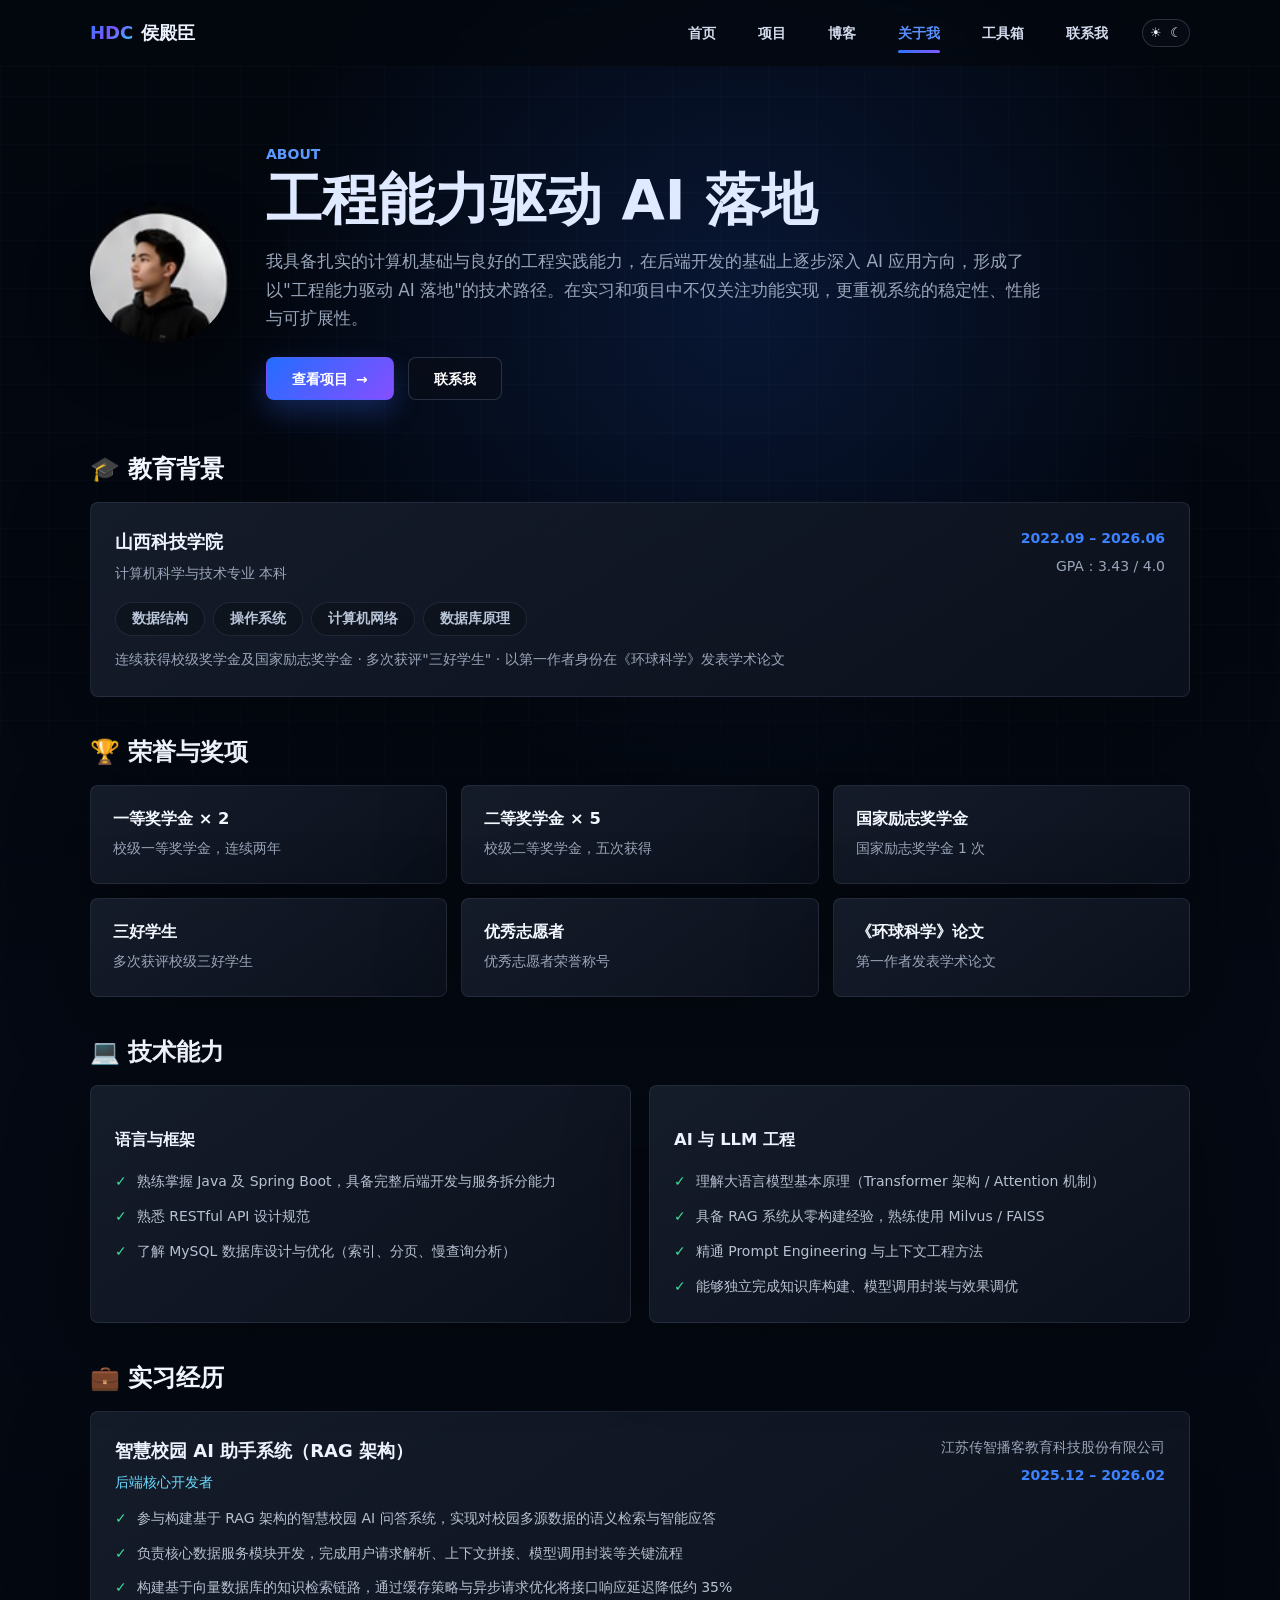
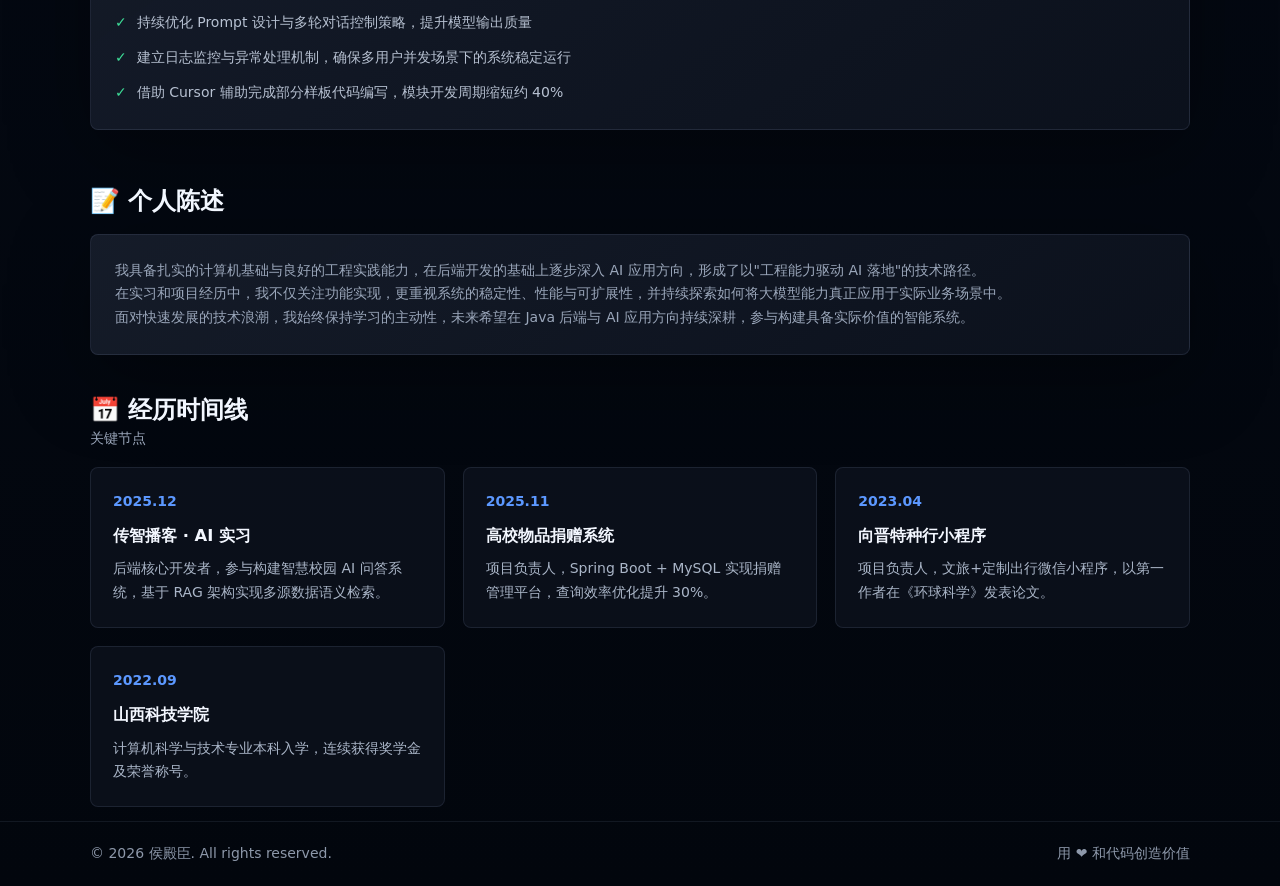
==== about.html @ 7a9d2502 "初始化：侯殿臣个人作品集网站 - 基于科技风暗色主题设计 - 首页展示个人简介、项目、荣誉 - 项目页：高校物品捐赠系统、智慧校园AI助手、向晋特种行小程序 - 捐赠系统详情页、AI助手详情页 - 关" ====
﻿<!doctype html>
<html lang="zh-CN">
  <head>
    <meta charset="utf-8" />
    <meta name="viewport" content="width=device-width, initial-scale=1" />
    <title>关于我 | 侯殿臣</title>
    <meta name="description" content="了解侯殿臣的教育背景、技术能力、实习经历和项目经验。" />
    <link rel="stylesheet" href="css/styles.css" />
  </head>
  <body data-page="about">
    <header class="site-header">
      <div class="container header-inner">
        <a class="brand" href="index.html"><span class="brand-mark">HDC</span><span>侯殿臣</span></a>
        <button class="menu-toggle" type="button" aria-label="打开导航" aria-expanded="false"><span></span><span></span></button>
        <nav class="nav-links" aria-label="主导航">
          <a href="index.html" data-nav="home">首页</a>
          <a href="projects.html" data-nav="projects">项目</a>
          <a href="blog.html" data-nav="blog">博客</a>
          <a href="about.html" data-nav="about">关于我</a>
          <a href="toolbox.html" data-nav="toolbox">工具箱</a>
          <a href="contact.html" data-nav="contact">联系我</a>
        </nav>
        <button class="theme-toggle" type="button" aria-label="切换主题"><span>☀</span><span>☾</span></button>
      </div>
    </header>

    <main class="page-main">
      <section class="about-hero container">
        <img src="assets/avatar.jpg" alt="侯殿臣头像" />
        <div>
          <span class="eyebrow">About</span>
          <h1>工程能力驱动 AI 落地</h1>
          <p>我具备扎实的计算机基础与良好的工程实践能力，在后端开发的基础上逐步深入 AI 应用方向，形成了以"工程能力驱动 AI 落地"的技术路径。在实习和项目中不仅关注功能实现，更重视系统的稳定性、性能与可扩展性。</p>
          <div class="hero-actions">
            <a class="btn btn-primary" href="projects.html">查看项目 <span>→</span></a>
            <a class="btn btn-ghost" href="contact.html">联系我</a>
          </div>
        </div>
      </section>

      <!-- 教育背景 -->
      <section class="section container">
        <div class="section-head compact"><div><h2>🎓 教育背景</h2></div></div>
        <div class="content-panel">
          <div style="display:flex;justify-content:space-between;flex-wrap:wrap;gap:8px;">
            <div>
              <h3 style="margin:0;font-size:18px;">山西科技学院</h3>
              <p style="margin:4px 0 0;color:var(--muted);">计算机科学与技术专业 本科</p>
            </div>
            <div style="text-align:right;">
              <p style="margin:0;color:var(--blue);font-weight:700;">2022.09 – 2026.06</p>
              <p style="margin:4px 0 0;color:var(--muted);">GPA：3.43 / 4.0</p>
            </div>
          </div>
          <div style="margin-top:16px;display:flex;flex-wrap:wrap;gap:8px;">
            <span class="chip" style="cursor:default;">数据结构</span>
            <span class="chip" style="cursor:default;">操作系统</span>
            <span class="chip" style="cursor:default;">计算机网络</span>
            <span class="chip" style="cursor:default;">数据库原理</span>
          </div>
          <p style="margin-top:12px;">连续获得校级奖学金及国家励志奖学金 · 多次获评"三好学生" · 以第一作者身份在《环球科学》发表学术论文</p>
        </div>
      </section>

      <!-- 荣誉奖项 -->
      <section class="section container">
        <div class="section-head compact"><div><h2>🏆 荣誉与奖项</h2></div></div>
        <div class="stack-grid" style="grid-template-columns:repeat(3,minmax(0,1fr));">
          <div class="detail-panel">
            <h3>一等奖学金 × 2</h3>
            <p style="color:var(--muted);">校级一等奖学金，连续两年</p>
          </div>
          <div class="detail-panel">
            <h3>二等奖学金 × 5</h3>
            <p style="color:var(--muted);">校级二等奖学金，五次获得</p>
          </div>
          <div class="detail-panel">
            <h3>国家励志奖学金</h3>
            <p style="color:var(--muted);">国家励志奖学金 1 次</p>
          </div>
          <div class="detail-panel">
            <h3>三好学生</h3>
            <p style="color:var(--muted);">多次获评校级三好学生</p>
          </div>
          <div class="detail-panel">
            <h3>优秀志愿者</h3>
            <p style="color:var(--muted);">优秀志愿者荣誉称号</p>
          </div>
          <div class="detail-panel">
            <h3>《环球科学》论文</h3>
            <p style="color:var(--muted);">第一作者发表学术论文</p>
          </div>
        </div>
      </section>

      <!-- 技术能力 -->
      <section class="section container">
        <div class="section-head compact"><div><h2>💻 技术能力</h2></div></div>
        <div class="two-column">
          <div class="content-panel">
            <h3>语言与框架</h3>
            <ul class="check-list">
              <li>熟练掌握 Java 及 Spring Boot，具备完整后端开发与服务拆分能力</li>
              <li>熟悉 RESTful API 设计规范</li>
              <li>了解 MySQL 数据库设计与优化（索引、分页、慢查询分析）</li>
            </ul>
          </div>
          <div class="content-panel">
            <h3>AI 与 LLM 工程</h3>
            <ul class="check-list">
              <li>理解大语言模型基本原理（Transformer 架构 / Attention 机制）</li>
              <li>具备 RAG 系统从零构建经验，熟练使用 Milvus / FAISS</li>
              <li>精通 Prompt Engineering 与上下文工程方法</li>
              <li>能够独立完成知识库构建、模型调用封装与效果调优</li>
            </ul>
          </div>
        </div>
      </section>

      <!-- 实习经历 -->
      <section class="section container">
        <div class="section-head compact"><div><h2>💼 实习经历</h2></div></div>
        <div class="content-panel" style="margin-bottom:16px;">
          <div style="display:flex;justify-content:space-between;flex-wrap:wrap;gap:8px;">
            <div>
              <h3 style="margin:0;font-size:18px;">智慧校园 AI 助手系统（RAG 架构）</h3>
              <p style="margin:4px 0 0;color:var(--cyan);">后端核心开发者</p>
            </div>
            <div style="text-align:right;">
              <p style="margin:0;color:var(--muted);">江苏传智播客教育科技股份有限公司</p>
              <p style="margin:4px 0 0;color:var(--blue);font-weight:700;">2025.12 – 2026.02</p>
            </div>
          </div>
          <ul class="check-list" style="margin-top:12px;">
            <li>参与构建基于 RAG 架构的智慧校园 AI 问答系统，实现对校园多源数据的语义检索与智能应答</li>
            <li>负责核心数据服务模块开发，完成用户请求解析、上下文拼接、模型调用封装等关键流程</li>
            <li>构建基于向量数据库的知识检索链路，通过缓存策略与异步请求优化将接口响应延迟降低约 35%</li>
            <li>持续优化 Prompt 设计与多轮对话控制策略，提升模型输出质量</li>
            <li>建立日志监控与异常处理机制，确保多用户并发场景下的系统稳定运行</li>
            <li>借助 Cursor 辅助完成部分样板代码编写，模块开发周期缩短约 40%</li>
          </ul>
        </div>
      </section>

      <!-- 个人陈述 -->
      <section class="section container">
        <div class="section-head compact"><div><h2>📝 个人陈述</h2></div></div>
        <div class="content-panel">
          <p>我具备扎实的计算机基础与良好的工程实践能力，在后端开发的基础上逐步深入 AI 应用方向，形成了以"工程能力驱动 AI 落地"的技术路径。</p>
          <p>在实习和项目经历中，我不仅关注功能实现，更重视系统的稳定性、性能与可扩展性，并持续探索如何将大模型能力真正应用于实际业务场景中。</p>
          <p>面对快速发展的技术浪潮，我始终保持学习的主动性，未来希望在 Java 后端与 AI 应用方向持续深耕，参与构建具备实际价值的智能系统。</p>
        </div>
      </section>

      <!-- 时间线 -->
      <section class="section container">
        <div class="section-head compact"><div><h2>📅 经历时间线</h2><p>关键节点</p></div></div>
        <div class="timeline">
          <div><time>2025.12</time><h3>传智播客 · AI 实习</h3><p>后端核心开发者，参与构建智慧校园 AI 问答系统，基于 RAG 架构实现多源数据语义检索。</p></div>
          <div><time>2025.11</time><h3>高校物品捐赠系统</h3><p>项目负责人，Spring Boot + MySQL 实现捐赠管理平台，查询效率优化提升 30%。</p></div>
          <div><time>2023.04</time><h3>向晋特种行小程序</h3><p>项目负责人，文旅+定制出行微信小程序，以第一作者在《环球科学》发表论文。</p></div>
          <div><time>2022.09</time><h3>山西科技学院</h3><p>计算机科学与技术专业本科入学，连续获得奖学金及荣誉称号。</p></div>
        </div>
      </section>
    </main>

    <footer class="site-footer"><div class="container footer-inner"><span>© 2026 侯殿臣. All rights reserved.</span><span>用 ❤ 和代码创造价值</span></div></footer>
    <script src="js/main.js"></script>
  </body>
</html>
---- css/styles.css ----
:root {
  color-scheme: dark;
  --bg: #03070e;
  --bg-soft: #070c15;
  --panel: rgba(17, 23, 34, 0.86);
  --panel-strong: #111722;
  --line: rgba(122, 139, 171, 0.16);
  --line-strong: rgba(139, 157, 190, 0.26);
  --text: #eef4ff;
  --muted: #9aa6ba;
  --muted-2: #707e93;
  --blue: #3d82ff;
  --cyan: #6bdcff;
  --violet: #7a4cff;
  --green: #3ddc97;
  --yellow: #f5c84b;
  --red: #ff6977;
  --shadow: 0 22px 80px rgba(0, 0, 0, 0.34);
  --radius: 8px;
  --container: min(100% - 160px, 1100px);
  font-family: Inter, ui-sans-serif, system-ui, -apple-system, BlinkMacSystemFont, "Segoe UI", "Microsoft YaHei", sans-serif;
}

* {
  box-sizing: border-box;
}

html {
  scroll-behavior: smooth;
}

body {
  min-width: 320px;
  margin: 0;
  color: var(--text);
  background:
    radial-gradient(circle at 58% 12%, rgba(31, 80, 186, 0.22), transparent 31rem),
    linear-gradient(180deg, #02060d 0%, #040913 46%, #02060d 100%);
  font-size: 14px;
  line-height: 1.7;
}

body::before {
  position: fixed;
  inset: 0;
  z-index: -1;
  pointer-events: none;
  content: "";
  background-image:
    linear-gradient(rgba(96, 121, 175, 0.035) 1px, transparent 1px),
    linear-gradient(90deg, rgba(96, 121, 175, 0.035) 1px, transparent 1px);
  background-size: 48px 48px;
  mask-image: linear-gradient(to bottom, transparent 0, #000 8%, #000 78%, transparent 100%);
}

a {
  color: inherit;
  text-decoration: none;
}

img {
  display: block;
  max-width: 100%;
}

button,
input,
textarea,
select {
  font: inherit;
}

.container {
  width: var(--container);
  margin: 0 auto;
}

.site-header {
  position: sticky;
  top: 0;
  z-index: 20;
  background: rgba(3, 7, 14, 0.72);
  border-bottom: 1px solid rgba(255, 255, 255, 0.02);
  backdrop-filter: blur(18px);
}

.header-inner {
  display: flex;
  align-items: center;
  min-height: 64px;
  gap: 34px;
}

.brand {
  display: inline-flex;
  align-items: center;
  gap: 8px;
  flex: 0 0 auto;
  font-weight: 800;
  font-size: 18px;
  letter-spacing: 0;
}

.brand-mark {
  color: transparent;
  background: linear-gradient(135deg, #2686ff 0%, #7955ff 48%, #2ae5ff 100%);
  background-clip: text;
  -webkit-background-clip: text;
  font-weight: 900;
}

.nav-links {
  display: flex;
  justify-content: flex-end;
  align-items: center;
  gap: 42px;
  flex: 1 1 auto;
  color: #d4dced;
  font-size: 14px;
  font-weight: 700;
}

.nav-links a {
  position: relative;
  padding: 22px 0 20px;
  transition: color 0.2s ease;
}

.nav-links a:hover,
.nav-links a.active {
  color: #5a91ff;
}

.nav-links a.active::after {
  position: absolute;
  left: 50%;
  bottom: 13px;
  width: 42px;
  height: 3px;
  border-radius: 999px;
  content: "";
  background: linear-gradient(90deg, #2f74ff, #8259ff);
  transform: translateX(-50%);
}

.theme-toggle,
.menu-toggle {
  border: 1px solid var(--line-strong);
  color: var(--text);
  background: rgba(10, 15, 24, 0.62);
  cursor: pointer;
}

.theme-toggle {
  display: inline-flex;
  align-items: center;
  justify-content: space-between;
  width: 48px;
  height: 28px;
  padding: 0 7px;
  border-radius: 999px;
  font-size: 13px;
}

.menu-toggle {
  display: none;
  width: 40px;
  height: 36px;
  border-radius: var(--radius);
}

.menu-toggle span {
  display: block;
  width: 18px;
  height: 2px;
  margin: 5px auto;
  border-radius: 99px;
  background: currentColor;
}

.hero {
  display: grid;
  grid-template-columns: minmax(0, 0.92fr) minmax(390px, 1.08fr);
  align-items: center;
  gap: 30px;
  min-height: 456px;
  padding: 26px 0 12px;
}

.hero-copy {
  padding-top: 16px;
}

.intro-pill {
  display: inline-flex;
  align-items: center;
  gap: 8px;
  margin-bottom: 14px;
  padding: 5px 13px;
  border: 1px solid rgba(132, 148, 181, 0.12);
  border-radius: 999px;
  color: #dce7fb;
  background: rgba(17, 24, 38, 0.86);
  font-size: 13px;
  font-weight: 700;
}

.spark {
  color: var(--yellow);
}

.hero h1,
.page-hero h1,
.about-hero h1 {
  margin: 0;
  color: #dfe9ff;
  font-size: clamp(40px, 5vw, 56px);
  line-height: 1.18;
  letter-spacing: 0;
  text-wrap: balance;
}

.cursor {
  display: inline-block;
  margin-left: 3px;
  color: #537dff;
  animation: blink 1.1s steps(2, start) infinite;
}

@keyframes blink {
  50% {
    opacity: 0;
  }
}

.hero-copy > p {
  max-width: 490px;
  margin: 20px 0 18px;
  color: #d7deec;
  font-size: 17px;
  font-weight: 700;
}

.hero-meta {
  display: flex;
  flex-wrap: wrap;
  gap: 19px;
  margin: 0 0 28px;
  padding: 0;
  color: #a9b5c8;
  list-style: none;
  font-size: 13px;
  font-weight: 700;
}

.hero-meta span {
  margin-right: 6px;
  color: #7db0ff;
}

.hero-actions {
  display: flex;
  flex-wrap: wrap;
  align-items: center;
  gap: 14px;
}

.btn {
  display: inline-flex;
  align-items: center;
  justify-content: center;
  gap: 8px;
  min-height: 43px;
  padding: 0 25px;
  border: 1px solid transparent;
  border-radius: var(--radius);
  color: #fff;
  font-weight: 800;
  line-height: 1;
  transition:
    border-color 0.2s ease,
    background 0.2s ease,
    transform 0.2s ease;
}

.btn:hover {
  transform: translateY(-1px);
}

.btn-primary {
  background: linear-gradient(135deg, #246dff, #854fff);
  box-shadow: 0 12px 28px rgba(57, 109, 255, 0.28);
}

.btn-ghost {
  border-color: rgba(127, 145, 176, 0.28);
  background: rgba(10, 14, 23, 0.56);
}

.btn.full {
  width: 100%;
}

.social-row {
  display: flex;
  align-items: center;
  gap: 26px;
  margin-top: 33px;
}

.social-row a {
  display: inline-grid;
  place-items: center;
  width: 22px;
  height: 22px;
  color: #fff;
  font-size: 13px;
  font-weight: 900;
}

.social-row.small {
  gap: 12px;
  margin-top: 20px;
}

.social-row.small a {
  width: 34px;
  height: 34px;
  border: 1px solid rgba(135, 150, 181, 0.22);
  border-radius: 50%;
  background: rgba(7, 12, 21, 0.56);
}

.hero-art {
  position: relative;
  min-width: 0;
}

.hero-art img {
  width: 100%;
  max-width: 510px;
  margin-left: auto;
  border-radius: 2px;
  object-fit: cover;
  filter: drop-shadow(0 36px 80px rgba(0, 0, 0, 0.48));
}

.section {
  padding: 26px 0 14px;
}

.section-head {
  display: flex;
  align-items: end;
  justify-content: space-between;
  gap: 20px;
  margin-bottom: 16px;
}

.section-head.compact {
  margin-bottom: 16px;
}

.section h2,
.section-head h2,
.about-strip h2,
.content-panel h2 {
  margin: 0 0 2px;
  color: #f2f7ff;
  font-size: 24px;
  line-height: 1.25;
  letter-spacing: 0;
}

.section-head p,
.page-hero p,
.about-hero p,
.content-panel p {
  margin: 0;
  color: var(--muted);
}

.text-link {
  color: #3984ff;
  font-weight: 800;
  white-space: nowrap;
}

.project-grid {
  display: grid;
  grid-template-columns: repeat(4, minmax(0, 1fr));
  gap: 14px;
}

.project-card,
.stack-card,
.post-card,
.side-panel,
.content-panel,
.tool-card,
.contact-form {
  border: 1px solid var(--line);
  border-radius: var(--radius);
  background:
    linear-gradient(145deg, rgba(22, 29, 43, 0.95), rgba(12, 18, 29, 0.92));
  box-shadow: var(--shadow);
}

.project-card {
  overflow: hidden;
}

.project-card > img,
.placeholder-art {
  width: 100%;
  aspect-ratio: 16 / 9;
  object-fit: cover;
  background: #101622;
}

.placeholder-art {
  display: grid;
  place-items: center;
  color: #c7d6ff;
  background:
    linear-gradient(135deg, rgba(73, 70, 255, 0.45), rgba(23, 30, 45, 0.92)),
    repeating-linear-gradient(90deg, transparent 0 20px, rgba(255, 255, 255, 0.04) 20px 21px);
  font-size: 24px;
  font-weight: 900;
}

.placeholder-art.green {
  color: #d9fff0;
  background:
    linear-gradient(135deg, rgba(37, 165, 113, 0.48), rgba(15, 25, 34, 0.94)),
    repeating-linear-gradient(90deg, transparent 0 20px, rgba(255, 255, 255, 0.04) 20px 21px);
}

.card-body {
  padding: 14px 14px 10px;
}

.card-body h3,
.stack-card h3,
.about-contact h3,
.quick-nav h3,
.side-panel h3,
.tool-card h2 {
  margin: 0 0 9px;
  color: #f4f8ff;
  font-size: 16px;
  line-height: 1.3;
}

.card-body p {
  min-height: 48px;
  margin: 0 0 12px;
  color: #a9b4c6;
  font-size: 13px;
  line-height: 1.6;
}

.badge {
  display: inline-flex;
  align-items: center;
  height: 20px;
  margin-left: 5px;
  padding: 0 7px;
  border-radius: 999px;
  font-size: 11px;
  vertical-align: middle;
}

.badge.hot {
  color: #fff;
  background: #ff4774;
}

.tags {
  display: flex;
  flex-wrap: wrap;
  gap: 8px;
}

.tags span {
  display: inline-flex;
  align-items: center;
  height: 20px;
  padding: 0 7px;
  border-radius: 999px;
  color: #92c1ff;
  background: rgba(60, 105, 175, 0.13);
  font-size: 11px;
  font-weight: 800;
}

.card-foot,
.metric-line {
  display: flex;
  align-items: center;
  justify-content: space-between;
  gap: 10px;
  padding: 10px 14px 13px;
  color: #99a8bd;
  font-size: 13px;
  font-weight: 800;
}

.card-foot a {
  color: #4690ff;
}

.star {
  color: #ffd55e;
}

.metric-line {
  border-top: 1px solid rgba(140, 157, 188, 0.12);
  color: #9cb8e9;
}

.card-actions {
  padding: 0 14px 14px;
}

.stack-grid {
  display: grid;
  grid-template-columns: repeat(5, minmax(0, 1fr));
  gap: 14px;
}

.stack-card {
  padding: 18px 16px;
}

.stack-list {
  display: grid;
  gap: 11px;
  margin: 0;
  padding: 0;
  color: #d7dfed;
  list-style: none;
  font-size: 13px;
  font-weight: 700;
}

.stack-list li {
  display: flex;
  align-items: center;
  gap: 9px;
}

.dot {
  display: inline-block;
  width: 12px;
  height: 12px;
  border-radius: 4px;
  background: #95a1b4;
  box-shadow: 0 0 12px currentColor;
}

.dot.blue,
.tool-icon.blue {
  background: #347dff;
}

.dot.cyan,
.tool-icon.cyan {
  background: #43c7e8;
}

.dot.sky {
  background: #27a8ff;
}

.dot.green,
.tool-icon.green {
  background: #34d399;
}

.dot.yellow {
  background: #f5c84b;
}

.dot.orange,
.tool-icon.orange {
  background: #f97316;
}

.dot.red {
  background: #ef4444;
}

.dot.purple {
  background: #8b5cf6;
}

.dot.violet,
.tool-icon.violet {
  background: #7367ff;
}

.dot.pink {
  background: #f472b6;
}

.dot.teal {
  background: #2dd4bf;
}

.dot.gray,
.tool-icon.gray {
  background: #8896aa;
}

.dot.black {
  background: #f3f5f8;
}

.article-list {
  overflow: hidden;
  border: 1px solid var(--line);
  border-radius: var(--radius);
  background: rgba(12, 18, 29, 0.73);
}

.article-row {
  display: grid;
  grid-template-columns: 156px minmax(0, 1fr) 94px;
  align-items: center;
  gap: 18px;
  min-height: 90px;
  padding: 11px 12px;
  border-bottom: 1px solid rgba(139, 157, 190, 0.12);
  transition: background 0.2s ease;
}

.article-row:last-child {
  border-bottom: 0;
}

.article-row:hover {
  background: rgba(30, 43, 67, 0.46);
}

.article-row img {
  width: 156px;
  height: 68px;
  border-radius: 6px;
  object-fit: cover;
}

.article-row h3 {
  margin: 0 0 2px;
  color: #f3f7ff;
  font-size: 16px;
  line-height: 1.35;
}

.article-row p {
  margin: 0 0 6px;
  color: #a9b4c6;
  font-size: 13px;
  line-height: 1.45;
}

.article-row time {
  color: #cbd5e6;
  text-align: right;
  font-size: 13px;
  line-height: 1.5;
}

.article-row time span {
  color: #7c899e;
}

.about-strip {
  padding: 36px 0 44px;
}

.about-layout {
  display: grid;
  grid-template-columns: 120px minmax(210px, 1.25fr) minmax(210px, 0.8fr) 170px;
  gap: 42px;
  margin-top: 20px;
}

.about-profile img {
  width: 102px;
  height: 102px;
  margin-bottom: 28px;
  border-radius: 50%;
  object-fit: cover;
}

.about-copy p {
  margin: 0 0 18px;
  color: #abb6c8;
}

.about-contact ul,
.quick-nav,
.contact-list {
  display: grid;
  gap: 12px;
  margin: 0;
  padding: 0;
  list-style: none;
}

.about-contact li {
  display: flex;
  gap: 10px;
  color: #aab6c9;
}

.about-contact li span {
  color: #7caaff;
}

.quick-nav a,
.side-panel a {
  color: #aeb8ca;
  font-weight: 800;
}

.quick-nav a:hover,
.side-panel a:hover {
  color: #5c95ff;
}

.site-footer {
  border-top: 1px solid rgba(139, 157, 190, 0.12);
  color: #8d98aa;
}

.footer-inner {
  display: flex;
  align-items: center;
  justify-content: space-between;
  min-height: 64px;
  gap: 18px;
}

.page-main {
  min-height: calc(100vh - 128px);
}

.page-hero {
  padding: 78px 0 26px;
}

.page-hero h1 {
  max-width: 780px;
  margin: 7px 0 14px;
}

.page-hero p {
  max-width: 760px;
  font-size: 17px;
}

.eyebrow {
  color: #5b9aff;
  font-weight: 900;
  letter-spacing: 0;
  text-transform: uppercase;
}

.filter-row {
  display: flex;
  flex-wrap: wrap;
  gap: 12px;
  margin-bottom: 22px;
}

.chip {
  display: inline-flex;
  align-items: center;
  min-height: 34px;
  padding: 0 16px;
  border: 1px solid var(--line);
  border-radius: 999px;
  color: #b9c5d8;
  background: rgba(13, 18, 29, 0.72);
  font-weight: 800;
}

.chip.active,
.chip:hover {
  color: #fff;
  border-color: rgba(80, 135, 255, 0.6);
  background: rgba(42, 94, 205, 0.25);
}

.project-grid-expanded {
  grid-template-columns: repeat(3, minmax(0, 1fr));
  gap: 18px;
}

.feature-card .card-body p {
  min-height: 72px;
}

.blog-layout {
  display: grid;
  grid-template-columns: minmax(0, 1fr) 250px;
  gap: 22px;
  align-items: start;
}

.blog-main {
  display: grid;
  gap: 16px;
}

.post-card {
  display: grid;
  grid-template-columns: 180px minmax(0, 1fr);
  gap: 18px;
  padding: 16px;
}

.post-card img {
  width: 180px;
  height: 112px;
  border-radius: 6px;
  object-fit: cover;
}

.post-card h2 {
  margin: 3px 0 7px;
  color: #f2f7ff;
  font-size: 21px;
}

.post-card p {
  margin: 0 0 10px;
  color: #aab6c8;
}

.post-meta {
  color: #7d8ba0;
  font-size: 12px;
  font-weight: 800;
}

.blog-sidebar {
  position: sticky;
  top: 86px;
  display: grid;
  gap: 16px;
}

.side-panel {
  display: grid;
  gap: 10px;
  padding: 18px;
}

.side-panel p {
  margin: 0;
  color: var(--muted);
}

.about-hero {
  display: grid;
  grid-template-columns: 142px minmax(0, 1fr);
  gap: 34px;
  align-items: center;
  padding: 76px 0 28px;
}

.about-hero img {
  width: 142px;
  height: 142px;
  border-radius: 50%;
  object-fit: cover;
  box-shadow: 0 24px 60px rgba(0, 0, 0, 0.42);
}

.about-hero p {
  max-width: 780px;
  margin: 14px 0 24px;
  font-size: 17px;
}

.two-column {
  display: grid;
  grid-template-columns: repeat(2, minmax(0, 1fr));
  gap: 18px;
}

.content-panel {
  padding: 24px;
}

.check-list {
  display: grid;
  gap: 11px;
  margin: 12px 0 0;
  padding: 0;
  color: #b7c1d2;
  list-style: none;
}

.check-list li::before {
  content: "✓";
  margin-right: 10px;
  color: var(--green);
  font-weight: 900;
}

.timeline {
  display: grid;
  grid-template-columns: repeat(3, minmax(0, 1fr));
  gap: 18px;
}

.timeline div {
  position: relative;
  padding: 22px;
  border: 1px solid var(--line);
  border-radius: var(--radius);
  background: rgba(13, 18, 29, 0.8);
}

.timeline time {
  color: #5c98ff;
  font-weight: 900;
}

.timeline h3 {
  margin: 8px 0;
  color: #f3f7ff;
}

.timeline p {
  margin: 0;
  color: #aab6c8;
}

.toolbox-grid {
  display: grid;
  grid-template-columns: repeat(3, minmax(0, 1fr));
  gap: 18px;
}

.tool-card {
  padding: 22px;
}

.project-detail-hero {
  display: grid;
  grid-template-columns: minmax(0, 0.95fr) minmax(360px, 1.05fr);
  align-items: center;
  gap: 42px;
  padding: 72px 0 28px;
}

.detail-hero-copy h1 {
  margin: 8px 0 16px;
  color: #dfe9ff;
  font-size: clamp(42px, 5vw, 64px);
  line-height: 1.12;
  letter-spacing: 0;
}

.detail-hero-copy p {
  max-width: 620px;
  margin: 0 0 18px;
  color: #c3cce0;
  font-size: 17px;
}

.back-link {
  display: inline-flex;
  margin-bottom: 20px;
  color: #8ea8dc;
  font-weight: 800;
}

.back-link:hover {
  color: #5b9aff;
}

.detail-tags {
  margin-bottom: 24px;
}

.detail-hero-visual {
  position: relative;
  min-height: 360px;
  padding: 22px;
  border: 1px solid var(--line);
  border-radius: var(--radius);
  background:
    radial-gradient(circle at 50% 35%, rgba(87, 83, 255, 0.28), transparent 18rem),
    linear-gradient(145deg, rgba(20, 28, 45, 0.95), rgba(9, 14, 24, 0.92));
  box-shadow: var(--shadow);
}

.detail-hero-visual img {
  width: 100%;
  border-radius: 6px;
  object-fit: cover;
  box-shadow: 0 24px 60px rgba(0, 0, 0, 0.34);
}

.assistant-console {
  position: absolute;
  right: 0;
  bottom: 24px;
  width: min(300px, 70%);
  padding: 16px;
  border: 1px solid rgba(135, 150, 181, 0.24);
  border-radius: var(--radius);
  color: #9fd0ff;
  background: rgba(5, 9, 17, 0.88);
  box-shadow: 0 22px 70px rgba(0, 0, 0, 0.4);
  font-family: Consolas, "SFMono-Regular", monospace;
  font-size: 12px;
  line-height: 1.55;
}

.assistant-console p {
  margin: 0;
}

.console-dots {
  display: flex;
  gap: 7px;
  margin-bottom: 12px;
}

.console-dots span {
  width: 8px;
  height: 8px;
  border-radius: 50%;
  background: #ff5f57;
}

.console-dots span:nth-child(2) {
  background: #ffbd2e;
}

.console-dots span:nth-child(3) {
  background: #28c840;
}

.detail-stat-grid,
.feature-grid,
.phase-list {
  display: grid;
  gap: 16px;
}

.detail-stat-grid {
  grid-template-columns: repeat(4, minmax(0, 1fr));
}

.detail-stat-grid article,
.detail-panel,
.phase-list article,
.cta-band {
  border: 1px solid var(--line);
  border-radius: var(--radius);
  background:
    linear-gradient(145deg, rgba(22, 29, 43, 0.95), rgba(12, 18, 29, 0.92));
  box-shadow: var(--shadow);
}

.detail-stat-grid article {
  padding: 20px;
}

.detail-stat-grid strong {
  display: block;
  color: #f5f8ff;
  font-size: 30px;
  line-height: 1.1;
}

.detail-stat-grid span {
  color: #95a4ba;
  font-weight: 800;
}

.detail-layout {
  display: grid;
  grid-template-columns: minmax(0, 1fr) 320px;
  gap: 20px;
  align-items: start;
}

.project-summary dl {
  display: grid;
  gap: 14px;
  margin: 0;
}

.project-summary div {
  display: flex;
  justify-content: space-between;
  gap: 16px;
  padding-bottom: 12px;
  border-bottom: 1px solid rgba(139, 157, 190, 0.12);
}

.project-summary div:last-child {
  padding-bottom: 0;
  border-bottom: 0;
}

.project-summary dt {
  color: #8795ad;
  font-weight: 800;
}

.project-summary dd {
  margin: 0;
  color: #e8eefb;
  text-align: right;
  font-weight: 900;
}

.feature-grid {
  grid-template-columns: repeat(4, minmax(0, 1fr));
}

.detail-panel {
  padding: 22px;
}

.detail-panel h3,
.phase-list h3,
.cta-band h2 {
  margin: 0 0 8px;
  color: #f3f7ff;
  line-height: 1.3;
}

.detail-panel p,
.phase-list p,
.cta-band p {
  margin: 0;
  color: #aab6c8;
}

.architecture-flow {
  display: grid;
  grid-template-columns: repeat(5, minmax(0, 1fr));
  gap: 10px;
  margin-top: 20px;
}

.architecture-flow span {
  position: relative;
  display: grid;
  place-items: center;
  min-height: 54px;
  padding: 8px;
  border: 1px solid rgba(92, 152, 255, 0.3);
  border-radius: var(--radius);
  color: #d9e7ff;
  background: rgba(44, 92, 190, 0.15);
  font-weight: 900;
  text-align: center;
}

.phase-list {
  grid-template-columns: repeat(4, minmax(0, 1fr));
}

.phase-list article {
  padding: 22px;
}

.phase-list time {
  display: inline-grid;
  place-items: center;
  width: 36px;
  height: 36px;
  margin-bottom: 18px;
  border-radius: 50%;
  color: #fff;
  background: linear-gradient(135deg, #246dff, #854fff);
  font-weight: 900;
}

.cta-band {
  display: flex;
  align-items: center;
  justify-content: space-between;
  gap: 24px;
  padding: 28px;
  margin-bottom: 36px;
}

.tool-icon {
  display: inline-grid;
  place-items: center;
  width: 42px;
  height: 42px;
  margin-bottom: 16px;
  border-radius: 10px;
  color: #fff;
  font-weight: 900;
}

.tool-card p {
  min-height: 76px;
  margin: 0 0 14px;
  color: #aab6c8;
}

.tool-card a {
  color: #4b90ff;
  font-weight: 900;
}

.contact-layout {
  display: grid;
  grid-template-columns: minmax(280px, 0.72fr) minmax(320px, 1fr);
  gap: 22px;
  align-items: start;
}

.contact-list {
  margin-top: 18px;
}

.contact-list li {
  display: flex;
  gap: 14px;
  padding: 14px 0;
  border-bottom: 1px solid rgba(139, 157, 190, 0.12);
}

.contact-list span {
  display: grid;
  place-items: center;
  flex: 0 0 34px;
  width: 34px;
  height: 34px;
  border-radius: 50%;
  color: #89b5ff;
  background: rgba(53, 105, 220, 0.13);
}

.contact-list strong {
  display: block;
  color: #f2f7ff;
}

.contact-list a,
.contact-list p {
  margin: 0;
  color: #aab6c8;
}

.contact-form {
  display: grid;
  gap: 15px;
  padding: 24px;
}

.contact-form label {
  display: grid;
  gap: 7px;
  color: #d9e3f2;
  font-weight: 800;
}

.contact-form input,
.contact-form select,
.contact-form textarea {
  width: 100%;
  border: 1px solid rgba(139, 157, 190, 0.22);
  border-radius: var(--radius);
  color: #f4f8ff;
  background: rgba(4, 8, 15, 0.76);
  outline: none;
}

.contact-form input,
.contact-form select {
  height: 43px;
  padding: 0 13px;
}

.contact-form textarea {
  resize: vertical;
  padding: 12px 13px;
}

.contact-form input:focus,
.contact-form select:focus,
.contact-form textarea:focus {
  border-color: rgba(78, 143, 255, 0.75);
  box-shadow: 0 0 0 3px rgba(61, 130, 255, 0.14);
}

.form-note {
  min-height: 20px;
  margin: 0;
  color: #9ab7ef;
}

body.light {
  color-scheme: light;
  --bg: #f6f8fc;
  --bg-soft: #eef3fb;
  --panel: rgba(255, 255, 255, 0.92);
  --panel-strong: #ffffff;
  --line: rgba(31, 47, 76, 0.12);
  --line-strong: rgba(31, 47, 76, 0.22);
  --text: #142033;
  --muted: #5d6a7e;
  --muted-2: #7a8799;
  --shadow: 0 18px 55px rgba(37, 52, 82, 0.1);
  background: linear-gradient(180deg, #f7faff, #eef3fb);
}

body.light .site-header {
  background: rgba(247, 250, 255, 0.82);
}

body.light .project-card,
body.light .stack-card,
body.light .post-card,
body.light .side-panel,
body.light .content-panel,
body.light .detail-stat-grid article,
body.light .detail-panel,
body.light .phase-list article,
body.light .cta-band,
body.light .tool-card,
body.light .contact-form,
body.light .article-list,
body.light .timeline div {
  background: rgba(255, 255, 255, 0.9);
}

body.light .hero h1,
body.light .page-hero h1,
body.light .about-hero h1,
body.light .section h2,
body.light .section-head h2,
body.light .about-strip h2,
body.light .content-panel h2,
body.light .card-body h3,
body.light .stack-card h3,
body.light .about-contact h3,
body.light .quick-nav h3,
body.light .side-panel h3,
body.light .article-row h3,
body.light .post-card h2,
body.light .tool-card h2,
body.light .timeline h3,
body.light .detail-hero-copy h1,
body.light .detail-stat-grid strong,
body.light .detail-panel h3,
body.light .phase-list h3,
body.light .cta-band h2,
body.light .project-summary dd,
body.light .contact-list strong {
  color: #132037;
}

body.light .hero-copy > p,
body.light .card-body p,
body.light .article-row p,
body.light .post-card p,
body.light .tool-card p,
body.light .timeline p,
body.light .detail-hero-copy p,
body.light .detail-panel p,
body.light .phase-list p,
body.light .cta-band p,
body.light .about-copy p {
  color: #536173;
}

body.light .btn-ghost,
body.light .theme-toggle,
body.light .menu-toggle {
  color: #152033;
  background: rgba(255, 255, 255, 0.82);
}

body.light .contact-form input,
body.light .contact-form select,
body.light .contact-form textarea {
  color: #142033;
  background: rgba(255, 255, 255, 0.88);
}

body.light .detail-hero-visual {
  background:
    radial-gradient(circle at 50% 35%, rgba(74, 115, 255, 0.18), transparent 18rem),
    rgba(255, 255, 255, 0.9);
}

@media (max-width: 940px) {
  :root {
    --container: min(100% - 48px, 920px);
  }

  .nav-links {
    gap: 24px;
  }

  .hero {
    grid-template-columns: minmax(0, 1fr) minmax(330px, 0.92fr);
  }

  .project-grid,
  .stack-grid {
    grid-template-columns: repeat(2, minmax(0, 1fr));
  }

  .project-detail-hero,
  .project-grid-expanded,
  .toolbox-grid,
  .timeline {
    grid-template-columns: repeat(2, minmax(0, 1fr));
  }

  .detail-stat-grid,
  .feature-grid,
  .phase-list {
    grid-template-columns: repeat(2, minmax(0, 1fr));
  }

  .about-layout {
    grid-template-columns: 120px 1fr 1fr;
  }

  .quick-nav {
    grid-column: 2 / 4;
    grid-template-columns: repeat(6, max-content);
  }
}

@media (max-width: 820px) {
  :root {
    --container: min(100% - 32px, 680px);
  }

  .header-inner {
    gap: 12px;
  }

  .menu-toggle {
    display: inline-block;
    margin-left: auto;
  }

  .theme-toggle {
    order: 4;
  }

  .nav-links {
    position: absolute;
    top: 64px;
    left: 16px;
    right: 16px;
    display: none;
    grid-template-columns: repeat(2, minmax(0, 1fr));
    gap: 0;
    padding: 12px;
    border: 1px solid var(--line);
    border-radius: var(--radius);
    background: rgba(8, 12, 20, 0.98);
    box-shadow: var(--shadow);
  }

  body.nav-open .nav-links {
    display: grid;
  }

  .nav-links a {
    padding: 12px;
    border-radius: 6px;
  }

  .nav-links a.active::after {
    display: none;
  }

  .hero {
    grid-template-columns: 1fr;
    gap: 10px;
    padding-top: 34px;
  }

  .hero-art {
    order: -1;
  }

  .hero-art img {
    margin: 0 auto;
  }

  .hero-copy > p {
    font-size: 15px;
  }

  .article-row {
    grid-template-columns: 108px minmax(0, 1fr);
  }

  .article-row img {
    width: 108px;
    height: 70px;
  }

  .article-row time {
    grid-column: 2;
    text-align: left;
  }

  .about-layout,
  .blog-layout,
  .about-hero,
  .two-column,
  .detail-layout,
  .project-detail-hero,
  .contact-layout {
    grid-template-columns: 1fr;
  }

  .blog-sidebar {
    position: static;
  }

  .post-card {
    grid-template-columns: 1fr;
  }

  .post-card img {
    width: 100%;
    height: auto;
    aspect-ratio: 16 / 8;
  }

  .quick-nav {
    grid-column: auto;
    grid-template-columns: repeat(3, max-content);
  }

  .about-profile {
    display: flex;
    align-items: center;
    gap: 18px;
  }

  .about-profile img {
    margin: 0;
  }
}

@media (max-width: 560px) {
  :root {
    --container: min(100% - 24px, 420px);
  }

  .brand {
    font-size: 16px;
  }

  .hero h1,
  .page-hero h1,
  .about-hero h1 {
    font-size: 36px;
  }

  .hero-meta,
  .hero-actions,
  .footer-inner,
  .section-head {
    align-items: flex-start;
    flex-direction: column;
  }

  .project-grid,
  .stack-grid,
  .project-grid-expanded,
  .detail-stat-grid,
  .feature-grid,
  .phase-list,
  .toolbox-grid,
  .timeline {
    grid-template-columns: 1fr;
  }

  .project-detail-hero {
    padding-top: 44px;
  }

  .assistant-console {
    position: static;
    width: 100%;
    margin-top: 14px;
  }

  .architecture-flow {
    grid-template-columns: 1fr;
  }

  .cta-band {
    align-items: flex-start;
    flex-direction: column;
  }

  .article-row {
    grid-template-columns: 1fr;
    gap: 10px;
  }

  .article-row img {
    width: 100%;
    height: auto;
    aspect-ratio: 16 / 8;
  }

  .article-row time {
    grid-column: auto;
  }

  .about-profile,
  .quick-nav {
    display: grid;
    grid-template-columns: 1fr;
  }

  .social-row {
    gap: 18px;
  }
}
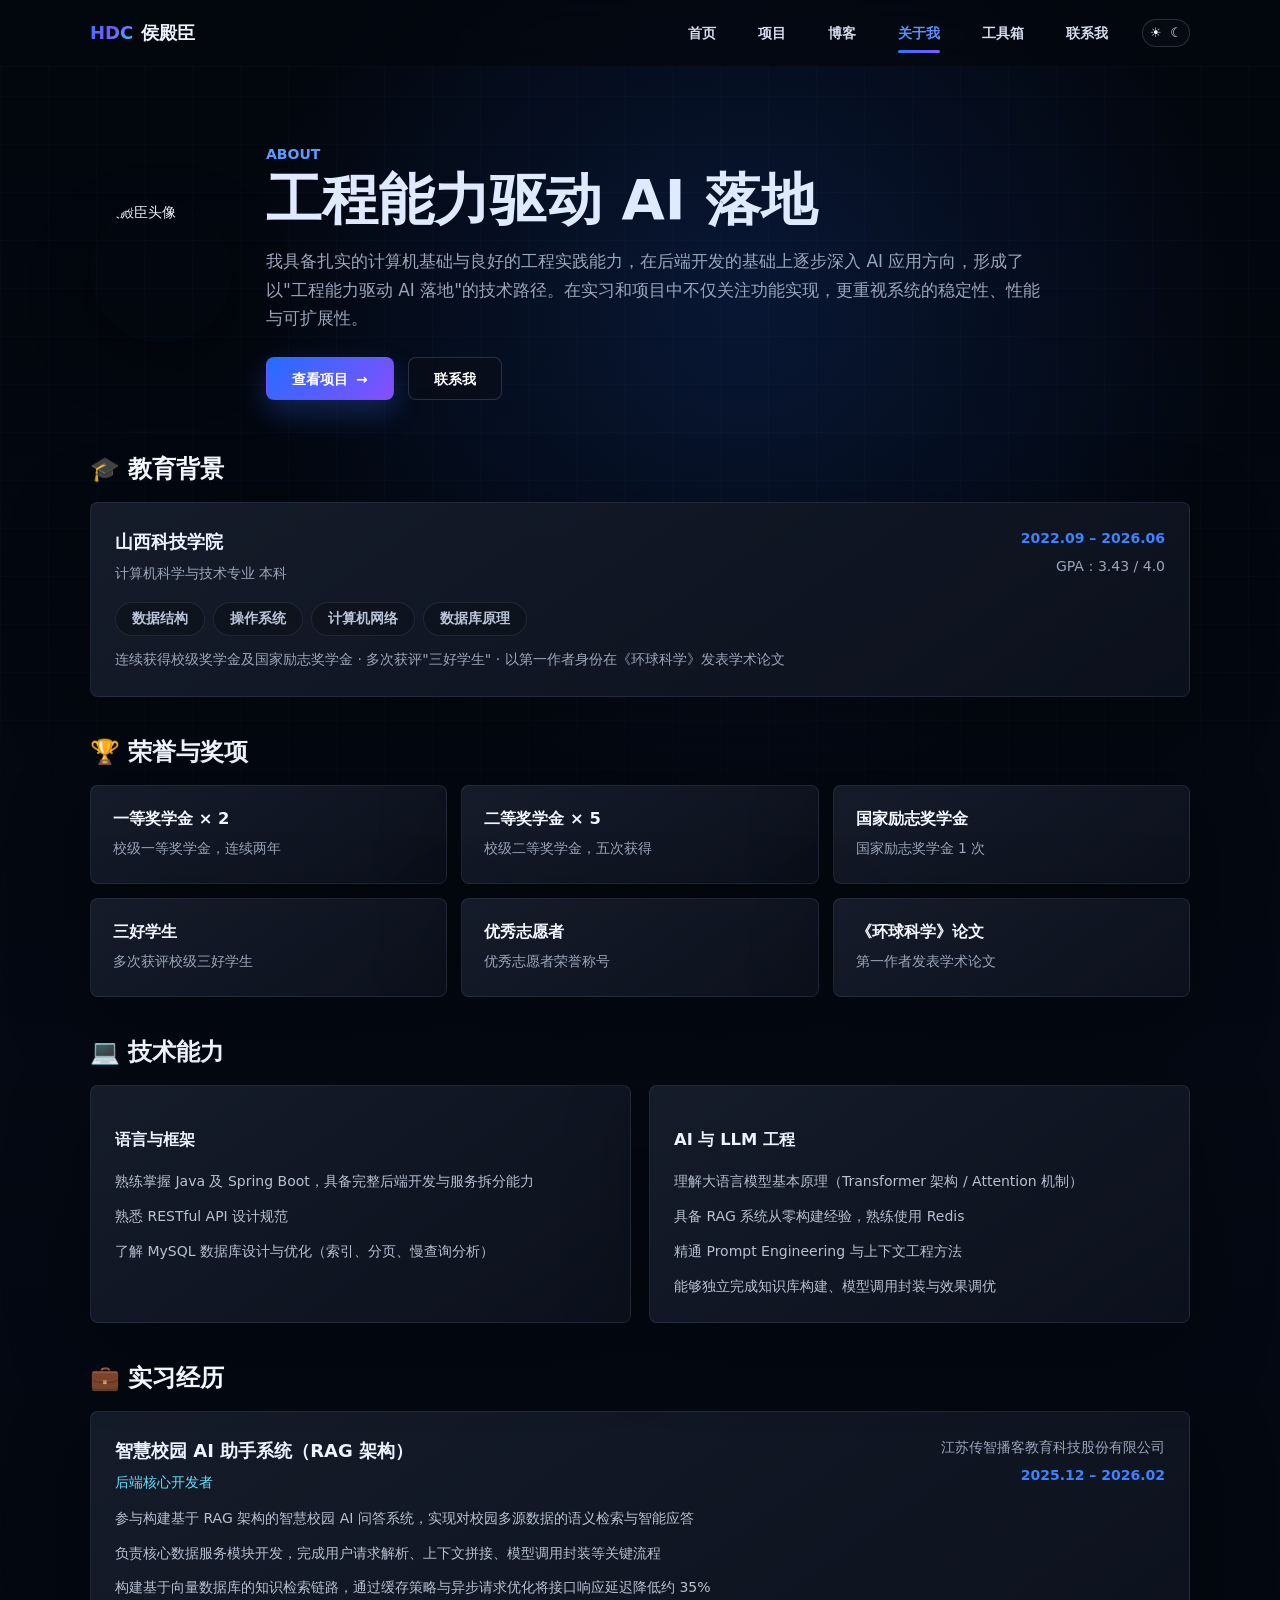
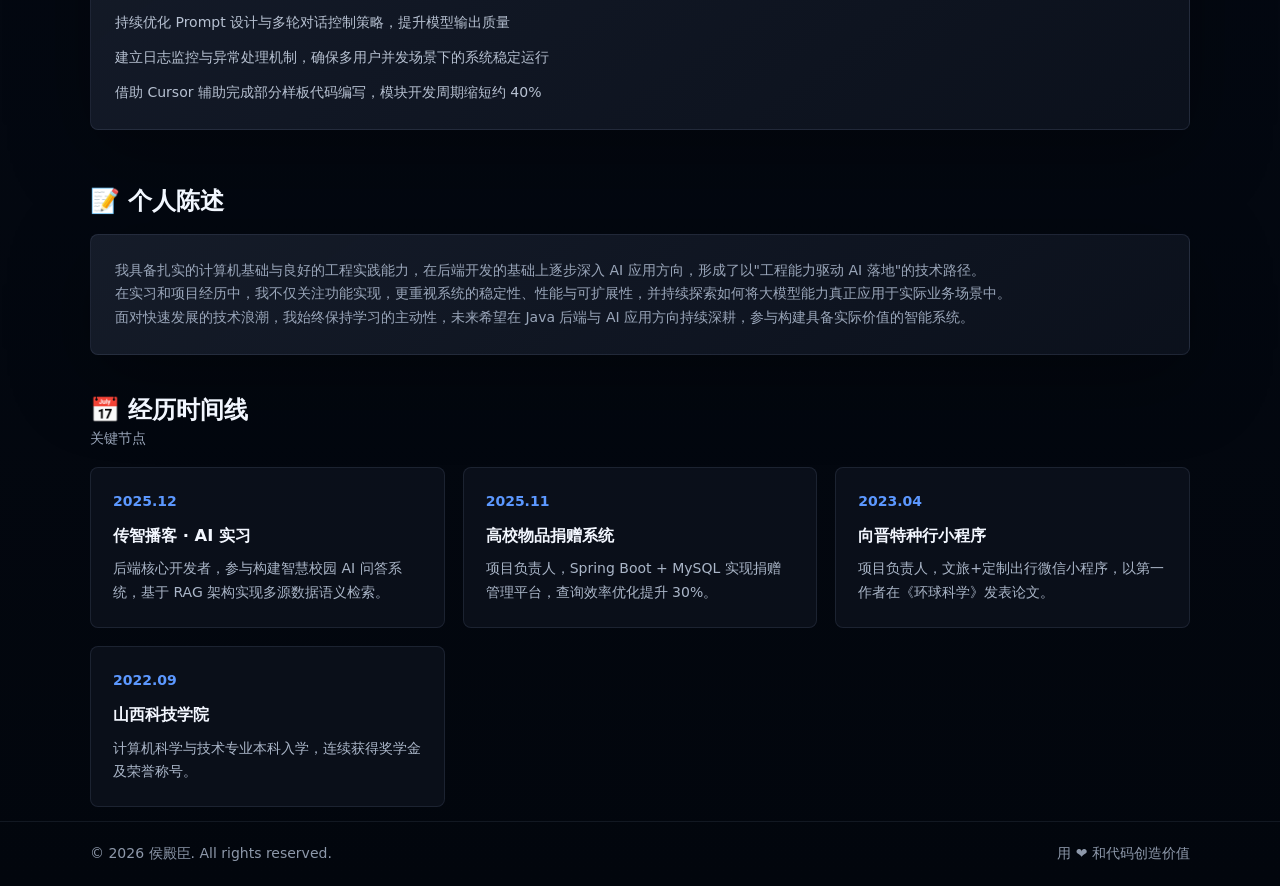
==== commit 08c72d4a: "fix: AI助手向量库更换为 Redis" ====
--- a/about.html
+++ b/about.html
@@ -109,7 +109,7 @@
             <h3>AI 与 LLM 工程</h3>
             <ul class="check-list">
               <li>理解大语言模型基本原理（Transformer 架构 / Attention 机制）</li>
-              <li>具备 RAG 系统从零构建经验，熟练使用 Milvus / FAISS</li>
+              <li>具备 RAG 系统从零构建经验，熟练使用 Redis</li>
               <li>精通 Prompt Engineering 与上下文工程方法</li>
               <li>能够独立完成知识库构建、模型调用封装与效果调优</li>
             </ul>
@@ -168,3 +168,4 @@
     <script src="js/main.js"></script>
   </body>
 </html>
+
--- a/css/styles.css
+++ b/css/styles.css
@@ -1,4 +1,4 @@
-:root {
+﻿:root {
   color-scheme: dark;
   --bg: #03070e;
   --bg-soft: #070c15;
@@ -316,6 +316,13 @@
   color: #fff;
   font-size: 13px;
   font-weight: 900;
+  white-space: nowrap;
+}
+
+.social-row a:not(:first-child) {
+  width: auto;
+  min-width: 22px;
+  padding: 0 2px;
 }
 
 .social-row.small {
@@ -906,7 +913,7 @@
 }
 
 .check-list li::before {
-  content: "✓";
+  content: "鉁?;
   margin-right: 10px;
   color: var(--green);
   font-weight: 900;
@@ -1227,7 +1234,36 @@
   align-items: start;
 }
 
-.contact-list {
+.wechat-qr {
+  margin-top: 24px;
+  padding-top: 20px;
+  border-top: 1px solid var(--line);
+  text-align: center;
+}
+
+.wechat-qr h3 {
+  margin: 0 0 12px;
+  font-size: 15px;
+  color: var(--text);
+}
+
+.wechat-qr img {
+  width: 180px;
+  height: 180px;
+  border-radius: 8px;
+  display: inline-block;
+  background: #fff;
+}
+
+.wechat-qr p {
+  margin: 10px 0 0;
+  color: var(--muted);
+  font-size: 13px;
+}
+
+body.light .wechat-qr {
+  border-top-color: rgba(0, 0, 0, 0.08);
+}.contact-list {
   margin-top: 18px;
 }
 
@@ -1555,6 +1591,11 @@
     display: flex;
     align-items: center;
     gap: 18px;
+    flex-wrap: wrap;
+  }
+
+  .about-profile .btn {
+    white-space: nowrap;
   }
 
   .about-profile img {
@@ -1574,7 +1615,32 @@
   .hero h1,
   .page-hero h1,
   .about-hero h1 {
-    font-size: 36px;
+    font-size: 32px;
+  }
+
+  .hero {
+    padding-top: 20px;
+    gap: 6px;
+  }
+
+  .hero-copy {
+    padding-top: 6px;
+  }
+
+  .hero-copy > p {
+    font-size: 14px;
+    margin: 14px 0 14px;
+  }
+
+  .hero-meta {
+    gap: 10px;
+    font-size: 12px;
+    margin: 0 0 20px;
+  }
+
+  .intro-pill {
+    font-size: 12px;
+    padding: 4px 10px;
   }
 
   .hero-meta,
@@ -1583,6 +1649,14 @@
   .section-head {
     align-items: flex-start;
     flex-direction: column;
+  }
+
+  .btn {
+    min-height: 40px;
+    padding: 0 18px;
+    font-size: 13px;
+    white-space: nowrap;
+    width: auto;
   }
 
   .project-grid,
@@ -1596,23 +1670,124 @@
     grid-template-columns: 1fr;
   }
 
+  .project-card > img,
+  .placeholder-art {
+    aspect-ratio: 4 / 3;
+  }
+
+  .card-body {
+    padding: 10px 12px 6px;
+  }
+
+  .card-body h3 {
+    font-size: 14px;
+  }
+
+  .card-body p {
+    min-height: auto;
+    font-size: 12px;
+    margin: 0 0 8px;
+  }
+
+  .feature-card .card-body p {
+    min-height: auto;
+  }
+
+  .card-body .tags {
+    gap: 4px;
+  }
+
+  .card-body .tags span {
+    font-size: 11px;
+    padding: 2px 7px;
+  }
+
+  .card-foot,
+  .metric-line {
+    padding: 8px 12px 10px;
+    font-size: 12px;
+    flex-wrap: wrap;
+  }
+
+  .card-actions {
+    padding: 0 12px 10px;
+  }
+
   .project-detail-hero {
-    padding-top: 44px;
+    padding-top: 32px;
+    gap: 16px;
+  }
+
+  .detail-hero-copy h1 {
+    font-size: 26px;
+  }
+
+  .detail-hero-copy p {
+    font-size: 13px;
+  }
+
+  .detail-stat-grid article {
+    padding: 14px;
+  }
+
+  .detail-stat-grid strong {
+    font-size: 22px;
   }
 
   .assistant-console {
     position: static;
     width: 100%;
-    margin-top: 14px;
+    margin-top: 10px;
   }
 
   .architecture-flow {
     grid-template-columns: 1fr;
+  }
+
+  .detail-layout {
+    gap: 20px;
+  }
+
+  .content-panel,
+  .side-panel {
+    padding: 16px;
+  }
+
+  .content-panel h2,
+  .side-panel h3 {
+    font-size: 16px;
+  }
+
+  .content-panel p,
+  .side-panel p {
+    font-size: 13px;
+  }
+
+  .section {
+    padding: 28px 0;
+  }
+
+  .page-hero h1 {
+    font-size: 26px;
+  }
+
+  .page-hero p {
+    font-size: 13px;
   }
 
   .cta-band {
     align-items: flex-start;
     flex-direction: column;
+    padding: 20px;
+    gap: 14px;
+  }
+
+  .cta-band h2 {
+    font-size: 16px;
+  }
+
+  .cta-band p {
+    font-size: 13px;
   }
 
   .article-row {
@@ -1630,7 +1805,27 @@
     grid-column: auto;
   }
 
-  .about-profile,
+  .about-profile {
+    display: flex;
+    flex-direction: row;
+    flex-wrap: wrap;
+    align-items: center;
+    gap: 14px;
+  }
+
+  .about-profile img {
+    width: 80px;
+    height: 80px;
+    flex-shrink: 0;
+  }
+
+  .about-profile .btn {
+    flex-shrink: 0;
+    white-space: nowrap !important;
+    width: auto;
+    min-width: 0;
+  }
+
   .quick-nav {
     display: grid;
     grid-template-columns: 1fr;
@@ -1639,4 +1834,72 @@
   .social-row {
     gap: 18px;
   }
-}
+
+  .timeline {
+    gap: 12px;
+  }
+
+  .footer-inner {
+    gap: 8px;
+    font-size: 12px;
+    text-align: center;
+  }
+}
+
+@media (max-width: 420px) {
+  :root {
+    --container: min(100% - 16px, 380px);
+  }
+
+  .hero h1,
+  .page-hero h1,
+  .about-hero h1 {
+    font-size: 26px;
+  }
+
+  .hero-copy > p {
+    font-size: 13px;
+  }
+
+  .project-card > img,
+  .placeholder-art {
+    aspect-ratio: 16 / 10;
+  }
+
+  .card-body {
+    padding: 8px 10px 4px;
+  }
+
+  .card-body h3 {
+    font-size: 13px;
+  }
+
+  .card-body p {
+    font-size: 11px;
+  }
+
+  .card-foot,
+  .metric-line {
+    padding: 6px 10px 8px;
+    font-size: 11px;
+  }
+
+  .btn {
+    width: auto;
+    white-space: nowrap;
+  }
+
+  .detail-hero-copy h1 {
+    font-size: 22px;
+  }
+
+  .page-hero h1 {
+    font-size: 22px;
+  }
+}
+
+
+
+
+
+
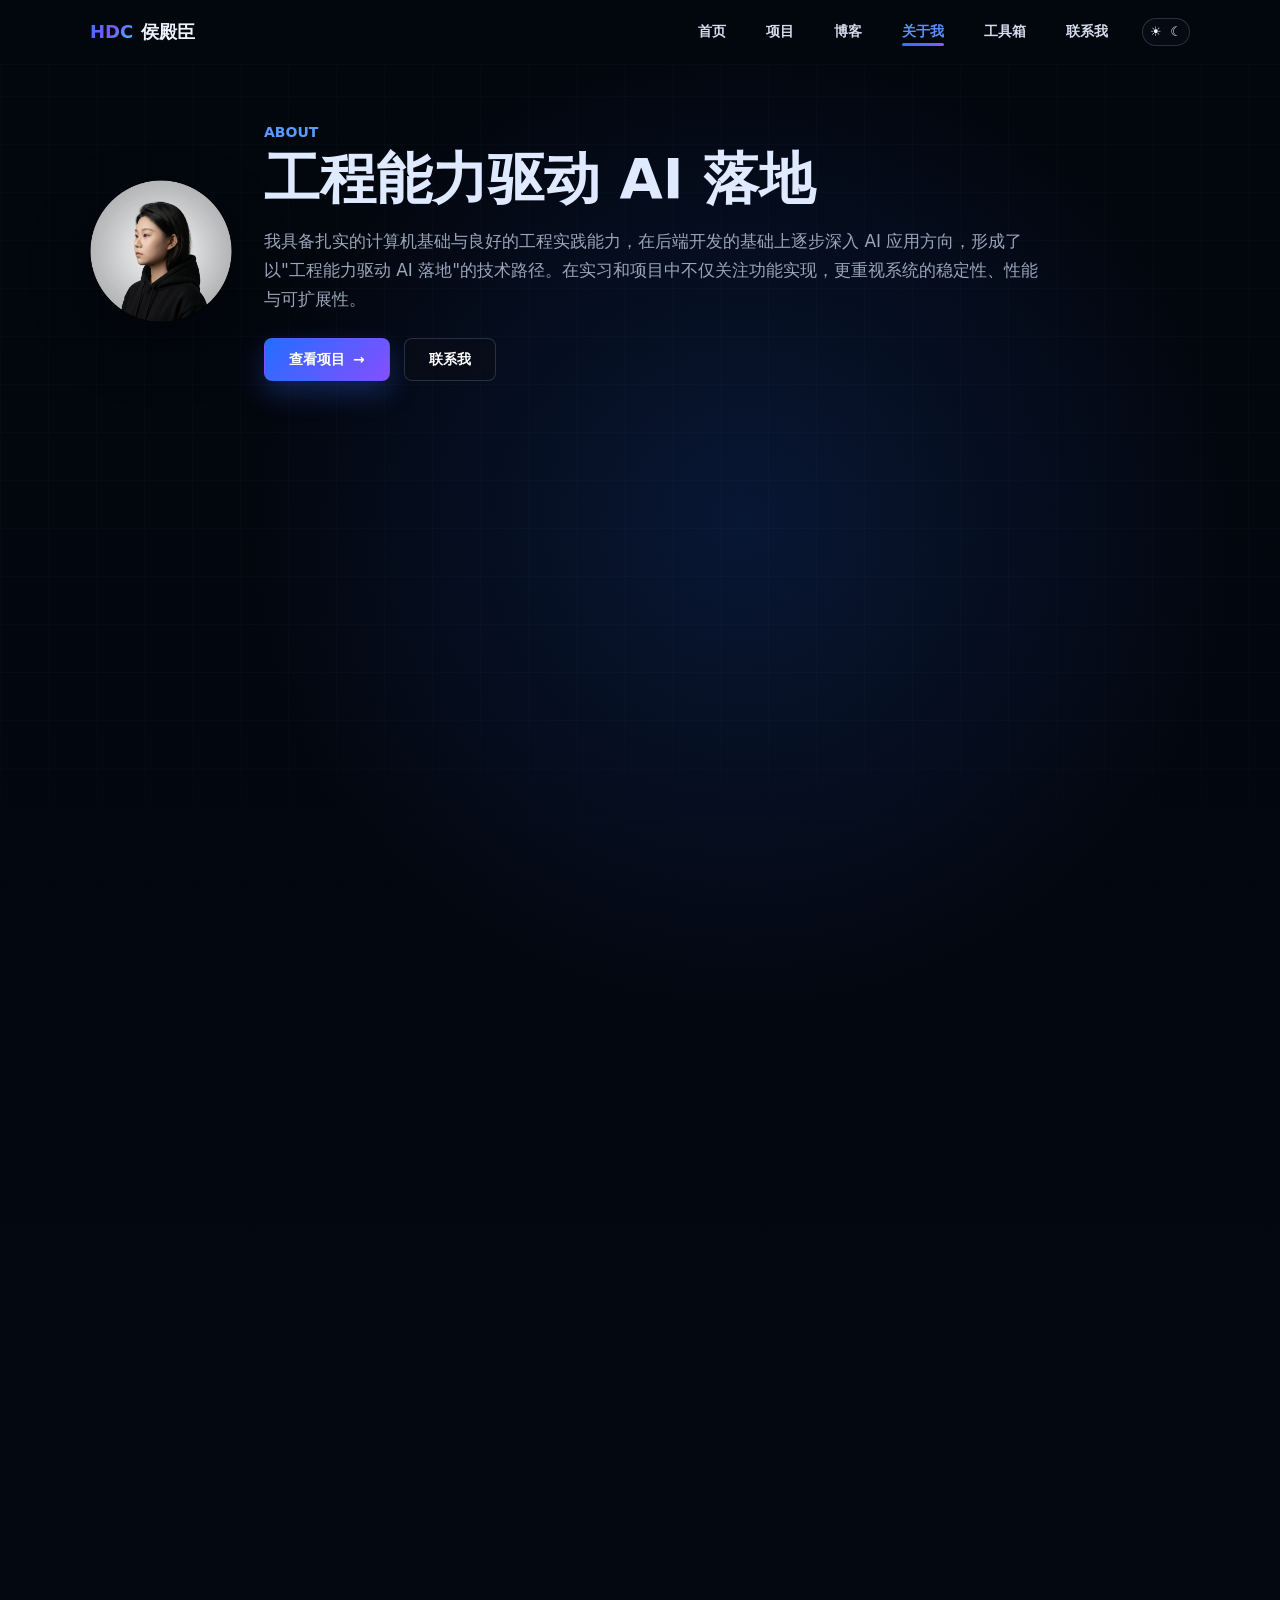
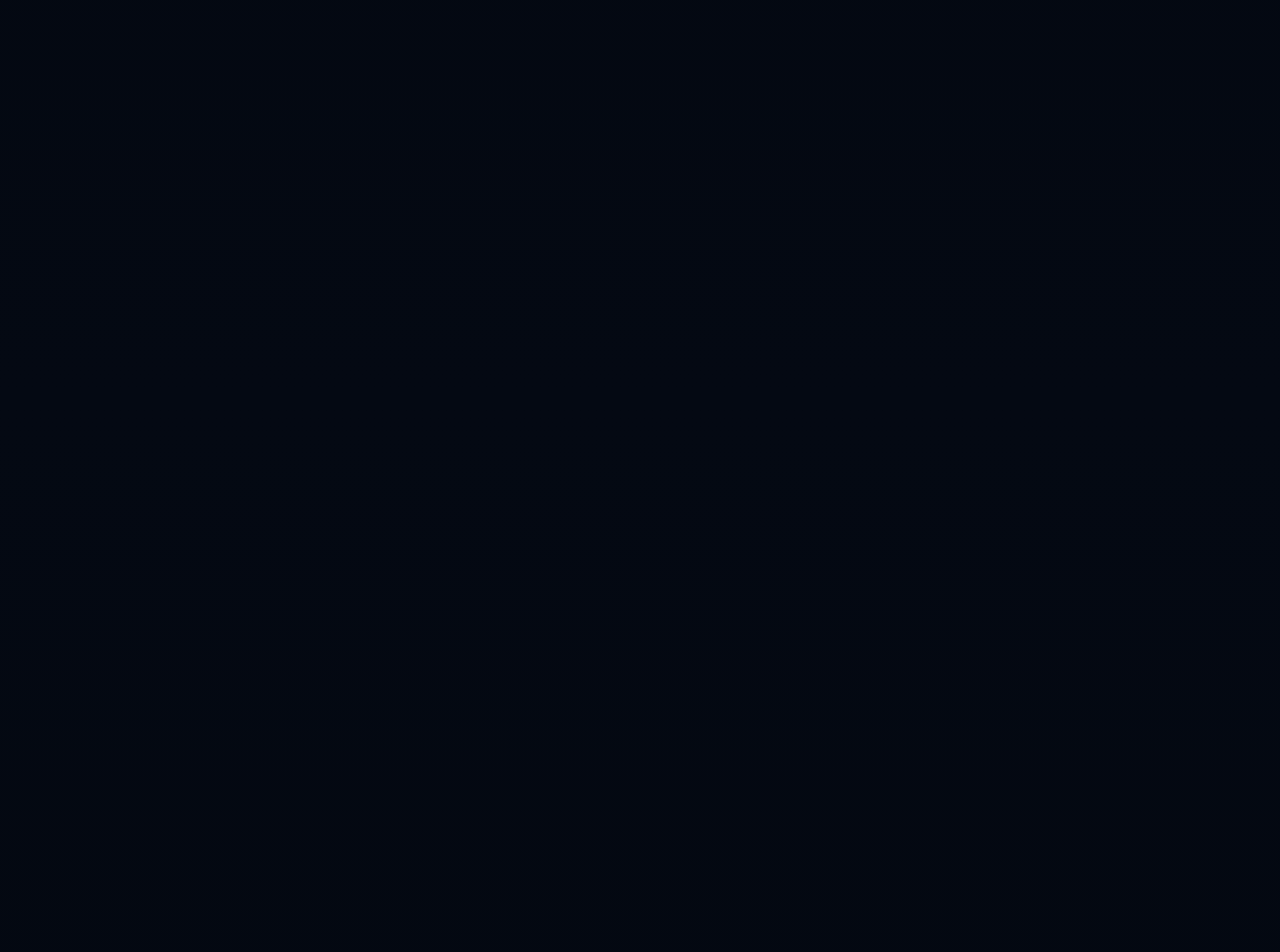
==== commit aa987165: "feat: 替换为全新个人站代码（webp图片、优化内容）" ====
--- a/about.html
+++ b/about.html
@@ -1,32 +1,35 @@
-﻿<!doctype html>
+<!doctype html>
 <html lang="zh-CN">
   <head>
     <meta charset="utf-8" />
     <meta name="viewport" content="width=device-width, initial-scale=1" />
     <title>关于我 | 侯殿臣</title>
     <meta name="description" content="了解侯殿臣的教育背景、技术能力、实习经历和项目经验。" />
-    <link rel="stylesheet" href="css/styles.css" />
+    <link rel="stylesheet" href="css/styles.css?v=1782055001" />
   </head>
   <body data-page="about">
+    <a class="skip-link" href="#main-content">跳到主要内容</a>
     <header class="site-header">
       <div class="container header-inner">
-        <a class="brand" href="index.html"><span class="brand-mark">HDC</span><span>侯殿臣</span></a>
+        <a class="brand" href="index.html" aria-label="侯殿臣首页"><span class="brand-mark">HDC</span><span>侯殿臣</span></a>
         <button class="menu-toggle" type="button" aria-label="打开导航" aria-expanded="false"><span></span><span></span></button>
         <nav class="nav-links" aria-label="主导航">
-          <a href="index.html" data-nav="home">首页</a>
-          <a href="projects.html" data-nav="projects">项目</a>
-          <a href="blog.html" data-nav="blog">博客</a>
-          <a href="about.html" data-nav="about">关于我</a>
-          <a href="toolbox.html" data-nav="toolbox">工具箱</a>
-          <a href="contact.html" data-nav="contact">联系我</a>
+          <ul class="nav-list">
+            <li><a href="index.html" data-nav="home">首页</a></li>
+            <li><a href="projects.html" data-nav="projects">项目</a></li>
+            <li><a href="blog.html" data-nav="blog">博客</a></li>
+            <li><a href="about.html" data-nav="about">关于我</a></li>
+            <li><a href="toolbox.html" data-nav="toolbox">工具箱</a></li>
+            <li><a href="contact.html" data-nav="contact">联系我</a></li>
+          </ul>
         </nav>
-        <button class="theme-toggle" type="button" aria-label="切换主题"><span>☀</span><span>☾</span></button>
+        <button class="theme-toggle" type="button" aria-label="切换主题" aria-pressed="false"><span>☀</span><span>☾</span></button>
       </div>
     </header>
 
-    <main class="page-main">
+    <main id="main-content" class="page-main">
       <section class="about-hero container">
-        <img src="assets/avatar.jpg" alt="侯殿臣头像" />
+        <img src="assets/avatar.webp" alt="侯殿臣头像" width="1024" height="1024" decoding="async" fetchpriority="high" />
         <div>
           <span class="eyebrow">About</span>
           <h1>工程能力驱动 AI 落地</h1>
@@ -40,62 +43,62 @@
 
       <!-- 教育背景 -->
       <section class="section container">
-        <div class="section-head compact"><div><h2>🎓 教育背景</h2></div></div>
+        <header class="section-head compact"><div><h2>🎓 教育背景</h2></div></header>
         <div class="content-panel">
-          <div style="display:flex;justify-content:space-between;flex-wrap:wrap;gap:8px;">
+          <div class="info-head">
             <div>
-              <h3 style="margin:0;font-size:18px;">山西科技学院</h3>
-              <p style="margin:4px 0 0;color:var(--muted);">计算机科学与技术专业 本科</p>
-            </div>
-            <div style="text-align:right;">
-              <p style="margin:0;color:var(--blue);font-weight:700;">2022.09 – 2026.06</p>
-              <p style="margin:4px 0 0;color:var(--muted);">GPA：3.43 / 4.0</p>
-            </div>
-          </div>
-          <div style="margin-top:16px;display:flex;flex-wrap:wrap;gap:8px;">
-            <span class="chip" style="cursor:default;">数据结构</span>
-            <span class="chip" style="cursor:default;">操作系统</span>
-            <span class="chip" style="cursor:default;">计算机网络</span>
-            <span class="chip" style="cursor:default;">数据库原理</span>
-          </div>
-          <p style="margin-top:12px;">连续获得校级奖学金及国家励志奖学金 · 多次获评"三好学生" · 以第一作者身份在《环球科学》发表学术论文</p>
+              <h3 class="info-title">山西科技学院</h3>
+              <p class="info-subtitle">计算机科学与技术专业 本科</p>
+            </div>
+            <div class="align-end">
+              <p class="info-accent">2022.09 – 2026.06</p>
+              <p class="info-subtitle">GPA：3.43 / 4.0</p>
+            </div>
+          </div>
+          <div class="chip-row">
+            <span class="chip static">数据结构</span>
+            <span class="chip static">操作系统</span>
+            <span class="chip static">计算机网络</span>
+            <span class="chip static">数据库原理</span>
+          </div>
+          <p class="panel-note">连续获得校级奖学金及国家励志奖学金 · 多次获评"三好学生" · 以第一作者身份在《环球科学》发表学术论文</p>
         </div>
       </section>
 
       <!-- 荣誉奖项 -->
       <section class="section container">
-        <div class="section-head compact"><div><h2>🏆 荣誉与奖项</h2></div></div>
-        <div class="stack-grid" style="grid-template-columns:repeat(3,minmax(0,1fr));">
+        <header class="section-head compact"><div><h2>🏆 荣誉与奖项</h2></div></header>
+        <div class="grid-3-panel">
           <div class="detail-panel">
             <h3>一等奖学金 × 2</h3>
-            <p style="color:var(--muted);">校级一等奖学金，连续两年</p>
+            <p>校级一等奖学金，连续两年</p>
           </div>
           <div class="detail-panel">
             <h3>二等奖学金 × 5</h3>
-            <p style="color:var(--muted);">校级二等奖学金，五次获得</p>
+            <p>校级二等奖学金，五次获得</p>
           </div>
           <div class="detail-panel">
             <h3>国家励志奖学金</h3>
-            <p style="color:var(--muted);">国家励志奖学金 1 次</p>
+            <p>国家励志奖学金 1 次</p>
           </div>
           <div class="detail-panel">
             <h3>三好学生</h3>
-            <p style="color:var(--muted);">多次获评校级三好学生</p>
+            <p>多次获评校级三好学生</p>
           </div>
           <div class="detail-panel">
             <h3>优秀志愿者</h3>
-            <p style="color:var(--muted);">优秀志愿者荣誉称号</p>
+            <p>优秀志愿者荣誉称号</p>
           </div>
           <div class="detail-panel">
             <h3>《环球科学》论文</h3>
-            <p style="color:var(--muted);">第一作者发表学术论文</p>
+            <p>第一作者发表学术论文</p>
           </div>
         </div>
       </section>
 
       <!-- 技术能力 -->
       <section class="section container">
-        <div class="section-head compact"><div><h2>💻 技术能力</h2></div></div>
+        <header class="section-head compact"><div><h2>💻 技术能力</h2></div></header>
         <div class="two-column">
           <div class="content-panel">
             <h3>语言与框架</h3>
@@ -109,8 +112,8 @@
             <h3>AI 与 LLM 工程</h3>
             <ul class="check-list">
               <li>理解大语言模型基本原理（Transformer 架构 / Attention 机制）</li>
-              <li>具备 RAG 系统从零构建经验，熟练使用 Redis</li>
-              <li>精通 Prompt Engineering 与上下文工程方法</li>
+              <li>具备 RAG 系统构建经验，熟悉 Redis 缓存与检索结果优化</li>
+              <li>熟悉 Prompt 设计与上下文工程方法，能结合 RAG 场景进行效果优化</li>
               <li>能够独立完成知识库构建、模型调用封装与效果调优</li>
             </ul>
           </div>
@@ -119,22 +122,22 @@
 
       <!-- 实习经历 -->
       <section class="section container">
-        <div class="section-head compact"><div><h2>💼 实习经历</h2></div></div>
-        <div class="content-panel" style="margin-bottom:16px;">
-          <div style="display:flex;justify-content:space-between;flex-wrap:wrap;gap:8px;">
+        <header class="section-head compact"><div><h2>💼 实习经历</h2></div></header>
+        <div class="content-panel spaced">
+          <div class="info-head">
             <div>
-              <h3 style="margin:0;font-size:18px;">智慧校园 AI 助手系统（RAG 架构）</h3>
-              <p style="margin:4px 0 0;color:var(--cyan);">后端核心开发者</p>
-            </div>
-            <div style="text-align:right;">
-              <p style="margin:0;color:var(--muted);">江苏传智播客教育科技股份有限公司</p>
-              <p style="margin:4px 0 0;color:var(--blue);font-weight:700;">2025.12 – 2026.02</p>
-            </div>
-          </div>
-          <ul class="check-list" style="margin-top:12px;">
+              <h3 class="info-title">智慧校园 AI 助手系统（RAG 架构）</h3>
+              <p class="info-role">后端核心开发者</p>
+            </div>
+            <div class="align-end">
+              <p class="muted-text">江苏传智播客教育科技股份有限公司</p>
+              <p class="info-accent">2025.12 – 2026.02</p>
+            </div>
+          </div>
+          <ul class="check-list">
             <li>参与构建基于 RAG 架构的智慧校园 AI 问答系统，实现对校园多源数据的语义检索与智能应答</li>
             <li>负责核心数据服务模块开发，完成用户请求解析、上下文拼接、模型调用封装等关键流程</li>
-            <li>构建基于向量数据库的知识检索链路，通过缓存策略与异步请求优化将接口响应延迟降低约 35%</li>
+            <li>构建知识检索链路，通过缓存策略与异步请求优化将接口响应延迟降低约 35%</li>
             <li>持续优化 Prompt 设计与多轮对话控制策略，提升模型输出质量</li>
             <li>建立日志监控与异常处理机制，确保多用户并发场景下的系统稳定运行</li>
             <li>借助 Cursor 辅助完成部分样板代码编写，模块开发周期缩短约 40%</li>
@@ -144,28 +147,63 @@
 
       <!-- 个人陈述 -->
       <section class="section container">
-        <div class="section-head compact"><div><h2>📝 个人陈述</h2></div></div>
-        <div class="content-panel">
-          <p>我具备扎实的计算机基础与良好的工程实践能力，在后端开发的基础上逐步深入 AI 应用方向，形成了以"工程能力驱动 AI 落地"的技术路径。</p>
-          <p>在实习和项目经历中，我不仅关注功能实现，更重视系统的稳定性、性能与可扩展性，并持续探索如何将大模型能力真正应用于实际业务场景中。</p>
-          <p>面对快速发展的技术浪潮，我始终保持学习的主动性，未来希望在 Java 后端与 AI 应用方向持续深耕，参与构建具备实际价值的智能系统。</p>
+        <header class="section-head compact"><div><h2>📝 个人陈述</h2></div></header>
+        <div class="content-panel markdown-content" data-markdown>
+          <template type="text/markdown">
+我具备扎实的计算机基础与良好的工程实践能力，在后端开发的基础上逐步深入 AI 应用方向，形成了以“工程能力驱动 AI 落地”的技术路径。
+
+在实习和项目经历中，我不仅关注功能实现，更重视系统的稳定性、性能与可扩展性，并持续探索如何将大模型能力真正应用于实际业务场景中。
+
+面对快速发展的技术浪潮，我始终保持学习的主动性，未来希望在 Java 后端与 AI 应用方向持续深耕，参与构建具备实际价值的智能系统。
+          </template>
         </div>
       </section>
 
       <!-- 时间线 -->
       <section class="section container">
-        <div class="section-head compact"><div><h2>📅 经历时间线</h2><p>关键节点</p></div></div>
-        <div class="timeline">
-          <div><time>2025.12</time><h3>传智播客 · AI 实习</h3><p>后端核心开发者，参与构建智慧校园 AI 问答系统，基于 RAG 架构实现多源数据语义检索。</p></div>
-          <div><time>2025.11</time><h3>高校物品捐赠系统</h3><p>项目负责人，Spring Boot + MySQL 实现捐赠管理平台，查询效率优化提升 30%。</p></div>
-          <div><time>2023.04</time><h3>向晋特种行小程序</h3><p>项目负责人，文旅+定制出行微信小程序，以第一作者在《环球科学》发表论文。</p></div>
-          <div><time>2022.09</time><h3>山西科技学院</h3><p>计算机科学与技术专业本科入学，连续获得奖学金及荣誉称号。</p></div>
+        <header class="section-head compact"><div><h2>📅 经历时间线</h2><p>关键节点</p></div></header>
+        <div class="experience-roadmap" aria-label="个人经历时间线">
+          <article class="roadmap-item">
+            <header class="roadmap-head">
+              <time datetime="2022-09">2022.09</time>
+              <h3>本科入学</h3>
+            </header>
+            <p>计算机科学与技术专业，系统学习数据结构、网络、操作系统和数据库。</p>
+          </article>
+          <article class="roadmap-item">
+            <header class="roadmap-head">
+              <time datetime="2023-04">2023.04</time>
+              <h3>小程序项目</h3>
+            </header>
+            <p>负责文旅 + 定制出行小程序原型，沉淀为论文成果。</p>
+          </article>
+          <article class="roadmap-item">
+            <header class="roadmap-head">
+              <time datetime="2025-11">2025.11</time>
+              <h3>捐赠系统</h3>
+            </header>
+            <p>负责 Spring Boot + MySQL 后端，完成数据库建模和核心业务流程。</p>
+          </article>
+          <article class="roadmap-item">
+            <header class="roadmap-head">
+              <time datetime="2025-12">2025.12</time>
+              <h3>AI 实习</h3>
+            </header>
+            <p>参与智慧校园 RAG 问答系统，负责数据服务、上下文拼接和接口优化。</p>
+          </article>
+          <article class="roadmap-item">
+            <header class="roadmap-head">
+              <time datetime="2026-06">2026.06</time>
+              <h3>毕业求职</h3>
+            </header>
+            <p>目标方向为 Java 后端开发、AI 应用工程和业务系统开发。</p>
+          </article>
         </div>
       </section>
     </main>
 
     <footer class="site-footer"><div class="container footer-inner"><span>© 2026 侯殿臣. All rights reserved.</span><span>用 ❤ 和代码创造价值</span></div></footer>
-    <script src="js/main.js"></script>
+    <script src="js/main.js" defer></script>
   </body>
 </html>
 
--- a/css/styles.css
+++ b/css/styles.css
@@ -4,11 +4,19 @@
   --bg-soft: #070c15;
   --panel: rgba(17, 23, 34, 0.86);
   --panel-strong: #111722;
+  --surface-card: linear-gradient(145deg, rgba(22, 29, 43, 0.95), rgba(12, 18, 29, 0.92));
+  --surface-card-light: rgba(255, 255, 255, 0.9);
   --line: rgba(122, 139, 171, 0.16);
   --line-strong: rgba(139, 157, 190, 0.26);
   --text: #eef4ff;
   --muted: #9aa6ba;
   --muted-2: #707e93;
+  --heading: #f2f7ff;
+  --copy: #a9b4c6;
+  --link: #3984ff;
+  --tag-text: #92c1ff;
+  --tag-bg: rgba(60, 105, 175, 0.13);
+  --card-meta: #99a8bd;
   --blue: #3d82ff;
   --cyan: #6bdcff;
   --violet: #7a4cff;
@@ -16,8 +24,39 @@
   --yellow: #f5c84b;
   --red: #ff6977;
   --shadow: 0 22px 80px rgba(0, 0, 0, 0.34);
+  --shadow-soft: 0 14px 42px rgba(0, 0, 0, 0.22);
   --radius: 8px;
+  --radius-sm: 6px;
+  --radius-pill: 999px;
   --container: min(100% - 160px, 1100px);
+  --space-1: 4px;
+  --space-2: 8px;
+  --space-3: 12px;
+  --space-4: 16px;
+  --space-5: 20px;
+  --space-6: 24px;
+  --space-7: 32px;
+  --space-8: 40px;
+  --space-9: 56px;
+  --text-xs: 12px;
+  --text-sm: 13px;
+  --text-base: 14px;
+  --text-md: 16px;
+  --text-lg: 17px;
+  --text-xl: 21px;
+  --text-section: 24px;
+  --text-title: clamp(40px, 5vw, 56px);
+  --leading-tight: 1.22;
+  --leading-normal: 1.5;
+  --leading-relaxed: 1.7;
+  --grid-gap: 18px;
+  --grid-gap-sm: 14px;
+  --section-y: 32px;
+  --section-y-compact: 18px;
+  --card-pad: 22px;
+  --card-pad-sm: 16px;
+  --field-height: 43px;
+  --motion-fast: 0.2s ease;
   font-family: Inter, ui-sans-serif, system-ui, -apple-system, BlinkMacSystemFont, "Segoe UI", "Microsoft YaHei", sans-serif;
 }
 
@@ -27,17 +66,19 @@
 
 html {
   scroll-behavior: smooth;
+  text-size-adjust: 100%;
 }
 
 body {
+  overflow-x: hidden;
   min-width: 320px;
   margin: 0;
   color: var(--text);
   background:
     radial-gradient(circle at 58% 12%, rgba(31, 80, 186, 0.22), transparent 31rem),
     linear-gradient(180deg, #02060d 0%, #040913 46%, #02060d 100%);
-  font-size: 14px;
-  line-height: 1.7;
+  font-size: var(--text-base);
+  line-height: var(--leading-relaxed);
 }
 
 body::before {
@@ -58,9 +99,15 @@
   text-decoration: none;
 }
 
+:focus-visible {
+  outline: 3px solid rgba(79, 143, 255, 0.65);
+  outline-offset: 3px;
+}
+
 img {
   display: block;
   max-width: 100%;
+  height: auto;
 }
 
 button,
@@ -73,6 +120,49 @@
 .container {
   width: var(--container);
   margin: 0 auto;
+}
+
+.grid {
+  display: grid;
+  gap: var(--grid-gap);
+}
+
+.grid-2 {
+  grid-template-columns: repeat(2, minmax(0, 1fr));
+}
+
+.grid-3 {
+  grid-template-columns: repeat(3, minmax(0, 1fr));
+}
+
+.grid-4 {
+  grid-template-columns: repeat(4, minmax(0, 1fr));
+}
+
+.card,
+.field-panel {
+  min-width: 0;
+  border: 1px solid var(--line);
+  border-radius: var(--radius);
+  background: var(--surface-card);
+  box-shadow: var(--shadow);
+}
+
+.skip-link {
+  position: fixed;
+  left: var(--space-4);
+  top: var(--space-4);
+  z-index: 100;
+  padding: var(--space-2) var(--space-3);
+  border-radius: var(--radius-sm);
+  color: #fff;
+  background: #246dff;
+  font-weight: 800;
+  transform: translateY(-150%);
+}
+
+.skip-link:focus-visible {
+  transform: translateY(0);
 }
 
 .site-header {
@@ -110,20 +200,30 @@
 }
 
 .nav-links {
+  flex: 1 1 auto;
+  color: #d4dced;
+  font-size: var(--text-base);
+  font-weight: 700;
+}
+
+.nav-list {
   display: flex;
   justify-content: flex-end;
   align-items: center;
-  gap: 42px;
-  flex: 1 1 auto;
-  color: #d4dced;
-  font-size: 14px;
-  font-weight: 700;
+  gap: var(--space-8);
+  margin: 0;
+  padding: 0;
+  list-style: none;
+}
+
+.nav-list li {
+  margin: 0;
 }
 
 .nav-links a {
   position: relative;
   padding: 22px 0 20px;
-  transition: color 0.2s ease;
+  transition: color var(--motion-fast);
 }
 
 .nav-links a:hover,
@@ -179,6 +279,7 @@
 }
 
 .hero {
+  position: relative;
   display: grid;
   grid-template-columns: minmax(0, 0.92fr) minmax(390px, 1.08fr);
   align-items: center;
@@ -188,6 +289,8 @@
 }
 
 .hero-copy {
+  position: relative;
+  z-index: 3;
   padding-top: 16px;
 }
 
@@ -212,12 +315,31 @@
 .hero h1,
 .page-hero h1,
 .about-hero h1 {
+  max-width: 100%;
   margin: 0;
   color: #dfe9ff;
-  font-size: clamp(40px, 5vw, 56px);
-  line-height: 1.18;
+  font-size: var(--text-title);
+  line-height: var(--leading-tight);
   letter-spacing: 0;
+  overflow-wrap: anywhere;
   text-wrap: balance;
+}
+
+.hero-copy > p,
+.page-hero p,
+.about-hero p,
+.detail-hero-copy p,
+.content-panel p,
+.card-body p,
+.detail-panel p,
+.phase-list p,
+.cta-band p,
+.flow-node p,
+.donation-metric p,
+.status-step p,
+.skill-group p,
+.roadmap-item p {
+  overflow-wrap: anywhere;
 }
 
 .cursor {
@@ -235,21 +357,21 @@
 
 .hero-copy > p {
   max-width: 490px;
-  margin: 20px 0 18px;
+  margin: var(--space-5) 0 var(--space-4);
   color: #d7deec;
-  font-size: 17px;
+  font-size: var(--text-lg);
   font-weight: 700;
 }
 
 .hero-meta {
   display: flex;
   flex-wrap: wrap;
-  gap: 19px;
-  margin: 0 0 28px;
+  gap: var(--space-5);
+  margin: 0 0 var(--space-7);
   padding: 0;
   color: #a9b5c8;
   list-style: none;
-  font-size: 13px;
+  font-size: var(--text-sm);
   font-weight: 700;
 }
 
@@ -262,25 +384,32 @@
   display: flex;
   flex-wrap: wrap;
   align-items: center;
-  gap: 14px;
+  gap: var(--grid-gap-sm);
 }
 
 .btn {
   display: inline-flex;
+  flex: 0 0 auto;
   align-items: center;
   justify-content: center;
   gap: 8px;
-  min-height: 43px;
-  padding: 0 25px;
+  min-height: var(--field-height);
+  padding: 0 var(--space-6);
   border: 1px solid transparent;
   border-radius: var(--radius);
   color: #fff;
   font-weight: 800;
   line-height: 1;
+  white-space: nowrap;
+  word-break: keep-all;
   transition:
-    border-color 0.2s ease,
-    background 0.2s ease,
-    transform 0.2s ease;
+    border-color var(--motion-fast),
+    background var(--motion-fast),
+    transform var(--motion-fast);
+}
+
+.btn span {
+  flex: 0 0 auto;
 }
 
 .btn:hover {
@@ -340,32 +469,185 @@
 
 .hero-art {
   position: relative;
+  isolation: isolate;
+  min-height: 410px;
+  margin-left: -18px;
   min-width: 0;
-}
-
-.hero-art img {
-  width: 100%;
-  max-width: 510px;
-  margin-left: auto;
-  border-radius: 2px;
-  object-fit: cover;
-  filter: drop-shadow(0 36px 80px rgba(0, 0, 0, 0.48));
+  overflow: visible;
+}
+
+.hero-art::before,
+.hero-art::after {
+  position: absolute;
+  content: "";
+  pointer-events: none;
+}
+
+.hero-art::before {
+  left: 15%;
+  top: 9%;
+  z-index: 1;
+  width: min(43vw, 388px);
+  aspect-ratio: 1;
+  border-radius: 50%;
+  background:
+    radial-gradient(circle at 45% 42%, rgba(90, 145, 255, 0.36) 0 32%, rgba(116, 70, 255, 0.24) 33% 55%, transparent 70%);
+  filter: blur(5px);
+  opacity: 0.86;
+}
+
+.hero-art::after {
+  left: 11%;
+  bottom: -8%;
+  z-index: 3;
+  width: 58%;
+  height: 34%;
+  border-radius: 50%;
+  background:
+    radial-gradient(ellipse at 46% 74%, rgba(2, 6, 13, 0.82) 0 32%, rgba(2, 7, 15, 0.48) 48%, transparent 72%);
+  filter: blur(14px);
+  opacity: 0.92;
+}
+
+.hero-scene {
+  position: absolute;
+  inset: -22px -14px -26px -50px;
+  z-index: 0;
+  overflow: hidden;
+  background:
+    radial-gradient(circle at 42% 54%, rgba(111, 77, 255, 0.34) 0 22%, rgba(43, 107, 255, 0.22) 23% 42%, transparent 43%),
+    radial-gradient(ellipse at 39% 44%, rgba(82, 142, 255, 0.18), transparent 42%),
+    radial-gradient(ellipse at 60% 40%, rgba(44, 124, 255, 0.13), transparent 52%),
+    radial-gradient(circle at 74% 58%, rgba(103, 59, 255, 0.08), transparent 18%),
+    linear-gradient(rgba(94, 124, 184, 0.04) 1px, transparent 1px),
+    linear-gradient(90deg, rgba(94, 124, 184, 0.04) 1px, transparent 1px);
+  background-size:
+    100% 100%,
+    100% 100%,
+    100% 100%,
+    100% 100%,
+    36px 36px,
+    36px 36px;
+  -webkit-mask-image:
+    linear-gradient(90deg, transparent 0, #000 13%, #000 86%, transparent 100%),
+    linear-gradient(180deg, transparent 0, #000 12%, #000 82%, transparent 100%);
+  -webkit-mask-composite: source-in;
+  mask-image:
+    linear-gradient(90deg, transparent 0, #000 13%, #000 86%, transparent 100%),
+    linear-gradient(180deg, transparent 0, #000 12%, #000 82%, transparent 100%);
+  mask-composite: intersect;
+}
+
+.hero-scene::before {
+  position: absolute;
+  inset: 0;
+  content: "";
+  background:
+    radial-gradient(circle at 30% 18%, rgba(111, 161, 255, 0.32) 0 2px, transparent 3px),
+    radial-gradient(circle at 68% 26%, rgba(111, 161, 255, 0.28) 0 2px, transparent 3px),
+    radial-gradient(circle at 82% 70%, rgba(117, 78, 255, 0.28) 0 2px, transparent 3px);
+  background-size: 92px 92px, 118px 118px, 140px 140px;
+  opacity: 0.45;
+}
+
+.hero-code-card {
+  position: absolute;
+  right: 3%;
+  bottom: 13%;
+  z-index: 4;
+  width: min(320px, 48%);
+  padding: 18px;
+  border: 1px solid var(--line-strong);
+  border-radius: var(--radius);
+  color: #9fc9ff;
+  background: rgba(8, 13, 23, 0.72);
+  box-shadow:
+    0 18px 52px rgba(0, 0, 0, 0.3),
+    inset 0 1px 0 rgba(255, 255, 255, 0.04);
+  backdrop-filter: blur(14px);
+}
+
+.hero-code-card pre {
+  margin: 0;
+  color: #88c8ff;
+  font-family: Consolas, "SFMono-Regular", monospace;
+  font-size: 11px;
+  line-height: 1.6;
+  white-space: pre-wrap;
+}
+
+.hero-code-card code {
+  color: inherit;
+}
+
+.hero-tech-icon {
+  position: absolute;
+  z-index: 1;
+  display: grid;
+  place-items: center;
+  width: 40px;
+  height: 40px;
+  border: 1px solid rgba(108, 198, 255, 0.38);
+  border-radius: var(--radius);
+  color: #8dcfff;
+  background: rgba(10, 16, 28, 0.48);
+  box-shadow:
+    0 0 16px rgba(98, 174, 255, 0.18),
+    inset 0 0 16px rgba(137, 77, 255, 0.12);
+  font-family: Consolas, "SFMono-Regular", monospace;
+  font-size: 13px;
+  font-weight: 900;
+}
+
+.hero-tech-icon-code {
+  left: 23%;
+  top: 15%;
+}
+
+.hero-tech-icon-ai {
+  left: 7%;
+  top: 57%;
+}
+
+.hero-tech-icon-user {
+  right: 18%;
+  top: 26%;
+}
+
+.hero-person {
+  position: absolute;
+  left: 24%;
+  bottom: 3%;
+  z-index: 2;
+  width: min(36vw, 324px);
+  max-width: none;
+  margin: 0;
+  border-radius: 0;
+  object-fit: contain;
+  filter:
+    brightness(0.94)
+    saturate(0.98)
+    contrast(1.01)
+    drop-shadow(-14px -4px 26px rgba(79, 137, 255, 0.2))
+    drop-shadow(0 28px 68px rgba(0, 0, 0, 0.58));
 }
 
 .section {
-  padding: 26px 0 14px;
+  padding: var(--section-y) 0 var(--section-y-compact);
+  content-visibility: auto;
+  contain-intrinsic-size: 1px 420px;
 }
 
 .section-head {
   display: flex;
   align-items: end;
   justify-content: space-between;
-  gap: 20px;
-  margin-bottom: 16px;
+  gap: var(--space-5);
+  margin-bottom: var(--space-4);
 }
 
 .section-head.compact {
-  margin-bottom: 16px;
+  margin-bottom: var(--space-4);
 }
 
 .section h2,
@@ -373,9 +655,9 @@
 .about-strip h2,
 .content-panel h2 {
   margin: 0 0 2px;
-  color: #f2f7ff;
-  font-size: 24px;
-  line-height: 1.25;
+  color: var(--heading);
+  font-size: var(--text-section);
+  line-height: var(--leading-tight);
   letter-spacing: 0;
 }
 
@@ -388,7 +670,7 @@
 }
 
 .text-link {
-  color: #3984ff;
+  color: var(--link);
   font-weight: 800;
   white-space: nowrap;
 }
@@ -396,7 +678,7 @@
 .project-grid {
   display: grid;
   grid-template-columns: repeat(4, minmax(0, 1fr));
-  gap: 14px;
+  gap: var(--grid-gap-sm);
 }
 
 .project-card,
@@ -405,22 +687,56 @@
 .side-panel,
 .content-panel,
 .tool-card,
-.contact-form {
+.contact-form,
+.detail-stat-grid article,
+.detail-panel,
+.phase-list article,
+.cta-band,
+.flow-node,
+.donation-metric,
+.status-step,
+.skill-group,
+.roadmap-item {
+  min-width: 0;
   border: 1px solid var(--line);
   border-radius: var(--radius);
-  background:
-    linear-gradient(145deg, rgba(22, 29, 43, 0.95), rgba(12, 18, 29, 0.92));
+  background: var(--surface-card);
   box-shadow: var(--shadow);
 }
 
 .project-card {
+  --card-media-height: 128px;
+  --card-desc-lines: 3;
+  --card-tags-height: 48px;
+  --card-footer-height: 48px;
+  --card-action-height: 42px;
+  display: flex;
+  flex-direction: column;
   overflow: hidden;
+}
+
+.feature-card {
+  --card-media-height: 170px;
+  --card-desc-lines: 4;
+  --card-tags-height: 48px;
+  --card-footer-height: 54px;
+}
+
+.project-card.is-clickable {
+  cursor: pointer;
+}
+
+.project-card.is-clickable:focus-visible {
+  border-color: rgba(79, 143, 255, 0.7);
+  box-shadow:
+    var(--shadow),
+    0 0 0 3px rgba(79, 143, 255, 0.16);
 }
 
 .project-card > img,
 .placeholder-art {
   width: 100%;
-  aspect-ratio: 16 / 9;
+  height: var(--card-media-height);
   object-fit: cover;
   background: #101622;
 }
@@ -444,7 +760,15 @@
 }
 
 .card-body {
-  padding: 14px 14px 10px;
+  display: flex;
+  flex: 1 1 auto;
+  flex-direction: column;
+  min-width: 0;
+  padding: var(--space-4) var(--space-4) var(--space-3);
+}
+
+.project-card .card-body {
+  gap: 8px;
 }
 
 .card-body h3,
@@ -454,17 +778,34 @@
 .side-panel h3,
 .tool-card h2 {
   margin: 0 0 9px;
-  color: #f4f8ff;
-  font-size: 16px;
-  line-height: 1.3;
+  color: var(--heading);
+  font-size: var(--text-md);
+  line-height: var(--leading-tight);
+}
+
+.project-card .card-body h3 {
+  display: -webkit-box;
+  margin: 0;
+  overflow: hidden;
+  -webkit-box-orient: vertical;
+  -webkit-line-clamp: 2;
 }
 
 .card-body p {
   min-height: 48px;
-  margin: 0 0 12px;
-  color: #a9b4c6;
-  font-size: 13px;
-  line-height: 1.6;
+  margin: 0 0 var(--space-3);
+  color: var(--copy);
+  font-size: var(--text-sm);
+  line-height: var(--leading-normal);
+}
+
+.project-card .card-body p {
+  display: -webkit-box;
+  min-height: 0;
+  margin: 0;
+  overflow: hidden;
+  -webkit-box-orient: vertical;
+  -webkit-line-clamp: var(--card-desc-lines);
 }
 
 .badge {
@@ -486,7 +827,18 @@
 .tags {
   display: flex;
   flex-wrap: wrap;
-  gap: 8px;
+  gap: var(--space-2);
+}
+
+.card-body .tags {
+  margin-top: auto;
+}
+
+.project-card .tags {
+  align-content: flex-start;
+  min-height: var(--card-tags-height);
+  max-height: var(--card-tags-height);
+  overflow: hidden;
 }
 
 .tags span {
@@ -495,49 +847,100 @@
   height: 20px;
   padding: 0 7px;
   border-radius: 999px;
-  color: #92c1ff;
-  background: rgba(60, 105, 175, 0.13);
+  color: var(--tag-text);
+  background: var(--tag-bg);
   font-size: 11px;
   font-weight: 800;
 }
 
 .card-foot,
 .metric-line {
+  display: grid;
+  grid-template-columns: minmax(0, 1fr) auto auto;
+  align-items: center;
+  gap: var(--space-3);
+  padding: var(--space-3) var(--space-4) var(--space-4);
+  color: var(--card-meta);
+  font-size: var(--text-sm);
+  font-weight: 800;
+}
+
+.project-card > .card-foot,
+.project-card > .metric-line {
+  margin-top: auto;
+}
+
+.project-card > .card-foot {
+  flex: 0 0 var(--card-footer-height);
+  min-height: var(--card-footer-height);
+  padding: 0 var(--space-4);
+}
+
+.card-foot a {
+  display: inline-grid;
+  place-items: center;
+  min-height: 28px;
+  padding: 0 var(--space-2);
+  color: var(--link);
+  white-space: nowrap;
+}
+
+.card-foot a[aria-label="查看源码"] {
+  width: 34px;
+  border: 1px solid rgba(70, 144, 255, 0.24);
+  border-radius: var(--radius-sm);
+  background: rgba(61, 130, 255, 0.08);
+  font-size: var(--text-sm);
+}
+
+.star {
+  color: #ffd55e;
+  min-width: 0;
+  white-space: nowrap;
+  overflow: hidden;
+  text-overflow: ellipsis;
+}
+
+.metric-line {
+  display: grid;
+  grid-template-columns: repeat(3, minmax(0, 1fr));
+  border-top: 1px solid rgba(140, 157, 188, 0.12);
+  color: #9cb8e9;
+}
+
+.project-card > .metric-line {
+  flex: 0 0 var(--card-footer-height);
+  min-height: var(--card-footer-height);
+  padding: 0 var(--space-4);
+}
+
+.metric-line span {
+  min-width: 0;
+  overflow: hidden;
+  text-overflow: ellipsis;
+  white-space: nowrap;
+}
+
+.card-actions {
   display: flex;
   align-items: center;
-  justify-content: space-between;
-  gap: 10px;
-  padding: 10px 14px 13px;
-  color: #99a8bd;
-  font-size: 13px;
-  font-weight: 800;
-}
-
-.card-foot a {
-  color: #4690ff;
-}
-
-.star {
-  color: #ffd55e;
-}
-
-.metric-line {
-  border-top: 1px solid rgba(140, 157, 188, 0.12);
-  color: #9cb8e9;
-}
-
-.card-actions {
-  padding: 0 14px 14px;
+  min-height: var(--card-action-height);
+  margin-top: 0;
+  padding: 0 var(--space-4) var(--space-3);
+}
+
+.project-card > .card-actions {
+  flex: 0 0 var(--card-action-height);
 }
 
 .stack-grid {
   display: grid;
   grid-template-columns: repeat(5, minmax(0, 1fr));
-  gap: 14px;
+  gap: var(--grid-gap-sm);
 }
 
 .stack-card {
-  padding: 18px 16px;
+  padding: var(--space-5) var(--space-4);
 }
 
 .stack-list {
@@ -633,13 +1036,13 @@
 
 .article-row {
   display: grid;
-  grid-template-columns: 156px minmax(0, 1fr) 94px;
+  grid-template-columns: minmax(112px, 0.22fr) minmax(0, 1fr) minmax(72px, 0.14fr);
   align-items: center;
-  gap: 18px;
+  gap: var(--grid-gap);
   min-height: 90px;
-  padding: 11px 12px;
+  padding: var(--space-3);
   border-bottom: 1px solid rgba(139, 157, 190, 0.12);
-  transition: background 0.2s ease;
+  transition: background var(--motion-fast);
 }
 
 .article-row:last-child {
@@ -651,8 +1054,9 @@
 }
 
 .article-row img {
-  width: 156px;
-  height: 68px;
+  width: 100%;
+  height: auto;
+  aspect-ratio: 16 / 7;
   border-radius: 6px;
   object-fit: cover;
 }
@@ -688,9 +1092,9 @@
 
 .about-layout {
   display: grid;
-  grid-template-columns: 120px minmax(210px, 1.25fr) minmax(210px, 0.8fr) 170px;
-  gap: 42px;
-  margin-top: 20px;
+  grid-template-columns: minmax(120px, 0.62fr) minmax(0, 1.18fr) minmax(0, 0.9fr) minmax(130px, 0.72fr);
+  gap: var(--space-8);
+  margin-top: var(--space-5);
 }
 
 .about-profile img {
@@ -755,7 +1159,7 @@
 }
 
 .page-hero {
-  padding: 78px 0 26px;
+  padding: var(--space-9) 0 var(--section-y);
 }
 
 .page-hero h1 {
@@ -765,7 +1169,7 @@
 
 .page-hero p {
   max-width: 760px;
-  font-size: 17px;
+  font-size: var(--text-lg);
 }
 
 .eyebrow {
@@ -803,17 +1207,13 @@
 
 .project-grid-expanded {
   grid-template-columns: repeat(3, minmax(0, 1fr));
-  gap: 18px;
-}
-
-.feature-card .card-body p {
-  min-height: 72px;
+  gap: var(--grid-gap);
 }
 
 .blog-layout {
   display: grid;
-  grid-template-columns: minmax(0, 1fr) 250px;
-  gap: 22px;
+  grid-template-columns: minmax(0, 1fr) minmax(220px, 0.32fr);
+  gap: var(--space-6);
   align-items: start;
 }
 
@@ -824,14 +1224,15 @@
 
 .post-card {
   display: grid;
-  grid-template-columns: 180px minmax(0, 1fr);
-  gap: 18px;
-  padding: 16px;
+  grid-template-columns: minmax(140px, 0.35fr) minmax(0, 1fr);
+  gap: var(--grid-gap);
+  padding: var(--space-4);
 }
 
 .post-card img {
-  width: 180px;
-  height: 112px;
+  width: 100%;
+  height: auto;
+  aspect-ratio: 16 / 10;
   border-radius: 6px;
   object-fit: cover;
 }
@@ -873,15 +1274,16 @@
 
 .about-hero {
   display: grid;
-  grid-template-columns: 142px minmax(0, 1fr);
-  gap: 34px;
+  grid-template-columns: clamp(104px, 14vw, 142px) minmax(0, 1fr);
+  gap: var(--space-7);
   align-items: center;
-  padding: 76px 0 28px;
+  padding: var(--space-9) 0 var(--section-y);
 }
 
 .about-hero img {
-  width: 142px;
-  height: 142px;
+  width: 100%;
+  aspect-ratio: 1;
+  height: auto;
   border-radius: 50%;
   object-fit: cover;
   box-shadow: 0 24px 60px rgba(0, 0, 0, 0.42);
@@ -896,11 +1298,141 @@
 .two-column {
   display: grid;
   grid-template-columns: repeat(2, minmax(0, 1fr));
-  gap: 18px;
+  gap: var(--grid-gap);
 }
 
 .content-panel {
-  padding: 24px;
+  padding: var(--card-pad);
+}
+
+.content-panel.spaced {
+  margin-bottom: var(--grid-gap);
+}
+
+.markdown-content {
+  color: var(--muted);
+  line-height: var(--leading-relaxed);
+}
+
+.markdown-content h1,
+.markdown-content h2 {
+  margin: 0 0 var(--space-4);
+  color: #f2f7ff;
+  line-height: var(--leading-tight);
+  overflow-wrap: anywhere;
+}
+
+.markdown-content h1 {
+  font-size: clamp(26px, 4vw, 36px);
+}
+
+.markdown-content h2 {
+  font-size: var(--text-section);
+}
+
+.markdown-content h3 {
+  margin: var(--space-5) 0 var(--space-2);
+  color: #f3f7ff;
+  font-size: var(--text-lg);
+  line-height: var(--leading-tight);
+}
+
+.markdown-content p {
+  margin: 0 0 var(--space-4);
+  color: var(--muted);
+  line-height: var(--leading-relaxed);
+  overflow-wrap: anywhere;
+}
+
+.markdown-content p:last-child {
+  margin-bottom: 0;
+}
+
+.markdown-content ul,
+.markdown-content ol {
+  margin: 0 0 var(--space-4);
+  padding-left: 1.25em;
+  color: #b7c1d2;
+  line-height: var(--leading-relaxed);
+}
+
+.markdown-content li {
+  margin: 0 0 var(--space-2);
+  line-height: var(--leading-relaxed);
+}
+
+.markdown-content li:last-child {
+  margin-bottom: 0;
+}
+
+.markdown-content .check-list {
+  margin: 0 0 var(--space-4);
+  padding-left: 0;
+}
+
+.markdown-content.is-plain-text {
+  white-space: pre-line;
+}
+
+.info-head {
+  display: flex;
+  justify-content: space-between;
+  flex-wrap: wrap;
+  gap: var(--space-3);
+}
+
+.info-head .align-end {
+  text-align: right;
+}
+
+.info-title {
+  margin: 0;
+  color: #f3f7ff;
+  font-size: var(--text-lg);
+  line-height: var(--leading-tight);
+}
+
+.info-subtitle,
+.muted-text {
+  margin: var(--space-1) 0 0;
+  color: var(--muted);
+}
+
+.info-accent {
+  margin: 0;
+  color: var(--blue);
+  font-weight: 800;
+}
+
+.info-role {
+  margin: var(--space-1) 0 0;
+  color: var(--cyan);
+  font-weight: 800;
+}
+
+.chip-row {
+  display: flex;
+  flex-wrap: wrap;
+  gap: var(--space-2);
+  margin-top: var(--space-4);
+}
+
+.chip.static {
+  cursor: default;
+}
+
+.panel-note {
+  margin-top: var(--space-3);
+}
+
+.grid-3-panel {
+  display: grid;
+  grid-template-columns: repeat(3, minmax(0, 1fr));
+  gap: var(--grid-gap-sm);
+}
+
+.stacked-block {
+  margin-top: var(--space-6);
 }
 
 .check-list {
@@ -913,7 +1445,7 @@
 }
 
 .check-list li::before {
-  content: "鉁?;
+  content: "\2713";
   margin-right: 10px;
   color: var(--green);
   font-weight: 900;
@@ -922,12 +1454,12 @@
 .timeline {
   display: grid;
   grid-template-columns: repeat(3, minmax(0, 1fr));
-  gap: 18px;
+  gap: var(--grid-gap);
 }
 
 .timeline div {
   position: relative;
-  padding: 22px;
+  padding: var(--card-pad);
   border: 1px solid var(--line);
   border-radius: var(--radius);
   background: rgba(13, 18, 29, 0.8);
@@ -951,34 +1483,34 @@
 .toolbox-grid {
   display: grid;
   grid-template-columns: repeat(3, minmax(0, 1fr));
-  gap: 18px;
+  gap: var(--grid-gap);
 }
 
 .tool-card {
-  padding: 22px;
+  padding: var(--card-pad);
 }
 
 .project-detail-hero {
   display: grid;
-  grid-template-columns: minmax(0, 0.95fr) minmax(360px, 1.05fr);
+  grid-template-columns: minmax(0, 0.95fr) minmax(min(360px, 100%), 1.05fr);
   align-items: center;
-  gap: 42px;
-  padding: 72px 0 28px;
+  gap: var(--space-8);
+  padding: var(--space-9) 0 var(--section-y);
 }
 
 .detail-hero-copy h1 {
   margin: 8px 0 16px;
   color: #dfe9ff;
   font-size: clamp(42px, 5vw, 64px);
-  line-height: 1.12;
+  line-height: var(--leading-tight);
   letter-spacing: 0;
 }
 
 .detail-hero-copy p {
   max-width: 620px;
-  margin: 0 0 18px;
+  margin: 0 0 var(--grid-gap);
   color: #c3cce0;
-  font-size: 17px;
+  font-size: var(--text-lg);
 }
 
 .back-link {
@@ -1060,26 +1592,15 @@
 .feature-grid,
 .phase-list {
   display: grid;
-  gap: 16px;
+  gap: var(--grid-gap);
 }
 
 .detail-stat-grid {
   grid-template-columns: repeat(4, minmax(0, 1fr));
 }
 
-.detail-stat-grid article,
-.detail-panel,
-.phase-list article,
-.cta-band {
-  border: 1px solid var(--line);
-  border-radius: var(--radius);
-  background:
-    linear-gradient(145deg, rgba(22, 29, 43, 0.95), rgba(12, 18, 29, 0.92));
-  box-shadow: var(--shadow);
-}
-
 .detail-stat-grid article {
-  padding: 20px;
+  padding: var(--space-5);
 }
 
 .detail-stat-grid strong {
@@ -1096,22 +1617,23 @@
 
 .detail-layout {
   display: grid;
-  grid-template-columns: minmax(0, 1fr) 320px;
-  gap: 20px;
+  grid-template-columns: minmax(0, 1fr) minmax(260px, 0.42fr);
+  gap: var(--space-5);
   align-items: start;
 }
 
 .project-summary dl {
   display: grid;
-  gap: 14px;
+  gap: var(--space-3);
   margin: 0;
 }
 
 .project-summary div {
-  display: flex;
-  justify-content: space-between;
-  gap: 16px;
-  padding-bottom: 12px;
+  display: grid;
+  grid-template-columns: 76px minmax(0, 1fr);
+  align-items: start;
+  gap: var(--space-3);
+  padding: var(--space-3) 0;
   border-bottom: 1px solid rgba(139, 157, 190, 0.12);
 }
 
@@ -1123,13 +1645,16 @@
 .project-summary dt {
   color: #8795ad;
   font-weight: 800;
+  line-height: var(--leading-normal);
 }
 
 .project-summary dd {
   margin: 0;
   color: #e8eefb;
-  text-align: right;
+  text-align: left;
   font-weight: 900;
+  line-height: var(--leading-normal);
+  overflow-wrap: anywhere;
 }
 
 .feature-grid {
@@ -1137,7 +1662,7 @@
 }
 
 .detail-panel {
-  padding: 22px;
+  padding: var(--card-pad);
 }
 
 .detail-panel h3,
@@ -1145,7 +1670,7 @@
 .cta-band h2 {
   margin: 0 0 8px;
   color: #f3f7ff;
-  line-height: 1.3;
+  line-height: var(--leading-tight);
 }
 
 .detail-panel p,
@@ -1158,8 +1683,8 @@
 .architecture-flow {
   display: grid;
   grid-template-columns: repeat(5, minmax(0, 1fr));
-  gap: 10px;
-  margin-top: 20px;
+  gap: var(--space-3);
+  margin-top: var(--space-5);
 }
 
 .architecture-flow span {
@@ -1167,7 +1692,7 @@
   display: grid;
   place-items: center;
   min-height: 54px;
-  padding: 8px;
+  padding: var(--space-2);
   border: 1px solid rgba(92, 152, 255, 0.3);
   border-radius: var(--radius);
   color: #d9e7ff;
@@ -1176,12 +1701,286 @@
   text-align: center;
 }
 
+.rag-flow,
+.donation-metric-board,
+.status-flow,
+.skill-matrix,
+.experience-roadmap {
+  display: grid;
+  gap: var(--grid-gap-sm);
+}
+
+.rag-flow {
+  grid-template-columns: repeat(6, minmax(0, 1fr));
+}
+
+.flow-node,
+.donation-metric,
+.status-step,
+.skill-group,
+.roadmap-item {
+  position: relative;
+}
+
+.flow-node {
+  display: grid;
+  gap: var(--space-2);
+  min-height: 150px;
+  padding: var(--space-5) var(--space-4);
+}
+
+.flow-node::before {
+  content: attr(data-step);
+  display: inline-grid;
+  place-items: center;
+  width: 34px;
+  height: 34px;
+  border-radius: 10px;
+  color: #fff;
+  background: linear-gradient(135deg, #246dff, #854fff);
+  font-weight: 900;
+}
+
+.flow-node:not(:last-child)::after {
+  position: absolute;
+  top: 50%;
+  right: -14px;
+  z-index: 2;
+  display: grid;
+  place-items: center;
+  width: 18px;
+  height: 18px;
+  border-radius: 50%;
+  color: #8fc8ff;
+  background: rgba(5, 9, 17, 0.92);
+  content: "→";
+  font-weight: 900;
+  transform: translateY(-50%);
+}
+
+.flow-node h3,
+.donation-metric h3,
+.status-step h3,
+.skill-group h2,
+.roadmap-item h3 {
+  margin: 0;
+  color: #f3f7ff;
+  line-height: 1.3;
+}
+
+.flow-node h3,
+.status-step h3,
+.skill-group h2 {
+  font-size: 15px;
+}
+
+.flow-node p,
+.donation-metric p,
+.status-step p,
+.skill-group p,
+.roadmap-item p {
+  margin: 0;
+  color: #aab6c8;
+}
+
+.flow-node p,
+.status-step p,
+.skill-group p {
+  font-size: var(--text-xs);
+  line-height: var(--leading-normal);
+}
+
+.donation-metric-board {
+  grid-template-columns: repeat(4, minmax(0, 1fr));
+}
+
+.donation-metric {
+  min-height: 142px;
+  padding: var(--space-5);
+  overflow: hidden;
+}
+
+.donation-metric::after {
+  position: absolute;
+  right: -26px;
+  bottom: -30px;
+  width: 110px;
+  height: 110px;
+  border-radius: 50%;
+  background: rgba(61, 130, 255, 0.14);
+  content: "";
+}
+
+.donation-metric strong {
+  display: block;
+  margin-bottom: 8px;
+  color: #f5f8ff;
+  font-size: 30px;
+  line-height: 1.1;
+}
+
+.donation-metric p {
+  font-weight: 800;
+}
+
+.donation-metric span {
+  display: block;
+  margin-top: 8px;
+  color: #7f91ab;
+  font-size: 12px;
+  font-weight: 700;
+}
+
+.status-flow {
+  grid-template-columns: repeat(7, minmax(0, 1fr));
+  align-items: stretch;
+}
+
+.status-step {
+  display: grid;
+  gap: 8px;
+  min-height: 132px;
+  padding: 16px 12px;
+}
+
+.status-step::before {
+  content: attr(data-index);
+  display: inline-grid;
+  place-items: center;
+  width: 30px;
+  height: 30px;
+  border-radius: 50%;
+  color: #07101d;
+  background: #6bdcff;
+  font-weight: 900;
+}
+
+.status-step:not(:last-child)::after {
+  position: absolute;
+  top: 30px;
+  right: -12px;
+  color: #6bdcff;
+  content: "→";
+  font-weight: 900;
+}
+
+.skill-matrix {
+  grid-template-columns: repeat(4, minmax(0, 1fr));
+}
+
+.skill-group {
+  display: grid;
+  gap: var(--space-3);
+  padding: var(--space-5);
+}
+
+.skill-group header {
+  display: flex;
+  align-items: center;
+  gap: 10px;
+}
+
+.skill-group header span {
+  display: inline-grid;
+  place-items: center;
+  width: 38px;
+  height: 38px;
+  border-radius: 10px;
+  color: #fff;
+  background: linear-gradient(135deg, #246dff, #854fff);
+  font-size: 13px;
+  font-weight: 900;
+}
+
+.skill-list {
+  display: grid;
+  gap: 9px;
+  margin: 0;
+  padding: 0;
+  list-style: none;
+}
+
+.skill-list li {
+  display: flex;
+  align-items: center;
+  justify-content: space-between;
+  gap: 10px;
+  padding: 9px 10px;
+  border: 1px solid rgba(139, 157, 190, 0.12);
+  border-radius: 7px;
+  color: #d9e3f2;
+  background: rgba(7, 12, 21, 0.45);
+  font-weight: 800;
+}
+
+.skill-list em {
+  flex: 0 0 auto;
+  color: #6bdcff;
+  font-size: 12px;
+  font-style: normal;
+}
+
+.experience-roadmap {
+  grid-template-columns: repeat(auto-fit, minmax(min(270px, 100%), 1fr));
+  align-items: start;
+}
+
+.roadmap-item {
+  min-height: 150px;
+  padding: var(--space-5);
+}
+
+.roadmap-head {
+  position: relative;
+  z-index: 1;
+  display: grid;
+  align-content: start;
+  margin-bottom: var(--space-4);
+}
+
+.roadmap-head::after {
+  content: "";
+  order: 1;
+  display: block;
+  width: 100%;
+  height: 2px;
+  margin: var(--space-3) 0 var(--space-4);
+  background: linear-gradient(90deg, #246dff, rgba(107, 220, 255, 0.2));
+}
+
+.roadmap-item time {
+  order: 0;
+  display: inline-grid;
+  place-items: center;
+  justify-self: start;
+  min-width: 72px;
+  min-height: 30px;
+  padding: 0 10px;
+  border-radius: 999px;
+  color: #fff;
+  background: linear-gradient(135deg, #246dff, #854fff);
+  font-weight: 900;
+}
+
+.roadmap-item h3 {
+  order: 2;
+  margin: 0;
+  font-size: 15px;
+}
+
+.roadmap-item p {
+  line-height: var(--leading-relaxed);
+  overflow-wrap: normal;
+  word-break: normal;
+  text-wrap: pretty;
+}
+
 .phase-list {
   grid-template-columns: repeat(4, minmax(0, 1fr));
 }
 
 .phase-list article {
-  padding: 22px;
+  padding: var(--card-pad);
 }
 
 .phase-list time {
@@ -1198,6 +1997,7 @@
 
 .cta-band {
   display: flex;
+  flex-direction: row;
   align-items: center;
   justify-content: space-between;
   gap: 24px;
@@ -1229,8 +2029,8 @@
 
 .contact-layout {
   display: grid;
-  grid-template-columns: minmax(280px, 0.72fr) minmax(320px, 1fr);
-  gap: 22px;
+  grid-template-columns: minmax(0, 0.72fr) minmax(0, 1fr);
+  gap: var(--space-6);
   align-items: start;
 }
 
@@ -1263,14 +2063,32 @@
 
 body.light .wechat-qr {
   border-top-color: rgba(0, 0, 0, 0.08);
-}.contact-list {
-  margin-top: 18px;
+}
+
+.field-list,
+.contact-list {
+  display: grid;
+  gap: 0;
+  margin: 0;
+  padding: 0;
+  list-style: none;
+}
+
+.contact-info {
+  font-style: normal;
+}
+
+.contact-list {
+  margin-top: var(--grid-gap);
 }
 
 .contact-list li {
-  display: flex;
-  gap: 14px;
-  padding: 14px 0;
+  display: grid;
+  grid-template-columns: 34px minmax(0, 1fr);
+  gap: var(--grid-gap-sm);
+  align-items: start;
+  min-height: 62px;
+  padding: var(--space-4) 0;
   border-bottom: 1px solid rgba(139, 157, 190, 0.12);
 }
 
@@ -1298,13 +2116,13 @@
 
 .contact-form {
   display: grid;
-  gap: 15px;
-  padding: 24px;
+  gap: var(--space-4);
+  padding: var(--card-pad);
 }
 
 .contact-form label {
   display: grid;
-  gap: 7px;
+  gap: var(--space-2);
   color: #d9e3f2;
   font-weight: 800;
 }
@@ -1322,13 +2140,14 @@
 
 .contact-form input,
 .contact-form select {
-  height: 43px;
-  padding: 0 13px;
+  height: var(--field-height);
+  padding: 0 var(--space-3);
 }
 
 .contact-form textarea {
   resize: vertical;
-  padding: 12px 13px;
+  min-height: 132px;
+  padding: var(--space-3);
 }
 
 .contact-form input:focus,
@@ -1355,12 +2174,79 @@
   --text: #142033;
   --muted: #5d6a7e;
   --muted-2: #7a8799;
+  --heading: #132037;
+  --copy: #536173;
+  --link: #2368d8;
+  --tag-text: #245f9f;
+  --tag-bg: rgba(54, 126, 255, 0.11);
+  --card-meta: #617188;
   --shadow: 0 18px 55px rgba(37, 52, 82, 0.1);
   background: linear-gradient(180deg, #f7faff, #eef3fb);
 }
 
 body.light .site-header {
   background: rgba(247, 250, 255, 0.82);
+  border-bottom-color: rgba(31, 47, 76, 0.08);
+}
+
+body.light::before {
+  background-image:
+    linear-gradient(rgba(31, 47, 76, 0.04) 1px, transparent 1px),
+    linear-gradient(90deg, rgba(31, 47, 76, 0.04) 1px, transparent 1px);
+}
+
+body.light .nav-links {
+  color: #30415c;
+}
+
+body.light .nav-links a:hover,
+body.light .nav-links a.active {
+  color: #245fd5;
+}
+
+body.light .intro-pill {
+  color: #26364f;
+  border-color: rgba(31, 47, 76, 0.12);
+  background: rgba(255, 255, 255, 0.82);
+}
+
+body.light .hero-meta,
+body.light .about-contact li,
+body.light .stack-list,
+body.light .check-list,
+body.light .markdown-content ul,
+body.light .markdown-content ol {
+  color: #5c6a7f;
+}
+
+body.light .social-row a,
+body.light .quick-nav a,
+body.light .side-panel a,
+body.light .back-link {
+  color: #31435f;
+}
+
+body.light .social-row.small a {
+  border-color: rgba(31, 47, 76, 0.14);
+  background: rgba(255, 255, 255, 0.72);
+}
+
+body.light .btn-ghost {
+  color: #1b2b44;
+  border-color: rgba(31, 47, 76, 0.18);
+  background: rgba(255, 255, 255, 0.78);
+}
+
+body.light .hero-actions .btn-ghost {
+  color: #1b2b44;
+  border-color: rgba(31, 47, 76, 0.18);
+  background: rgba(255, 255, 255, 0.94);
+  box-shadow: 0 10px 24px rgba(37, 52, 82, 0.08);
+}
+
+body.light.nav-open .nav-links {
+  border-color: rgba(31, 47, 76, 0.14);
+  background: rgba(255, 255, 255, 0.98);
 }
 
 body.light .project-card,
@@ -1375,8 +2261,14 @@
 body.light .tool-card,
 body.light .contact-form,
 body.light .article-list,
-body.light .timeline div {
+body.light .timeline div,
+body.light .flow-node,
+body.light .donation-metric,
+body.light .status-step,
+body.light .skill-group,
+body.light .roadmap-item {
   background: rgba(255, 255, 255, 0.9);
+  box-shadow: 0 18px 48px rgba(37, 52, 82, 0.08);
 }
 
 body.light .hero h1,
@@ -1401,7 +2293,20 @@
 body.light .phase-list h3,
 body.light .cta-band h2,
 body.light .project-summary dd,
-body.light .contact-list strong {
+body.light .contact-list strong,
+body.light .flow-node h3,
+body.light .donation-metric h3,
+body.light .donation-metric strong,
+body.light .status-step h3,
+body.light .skill-group h2,
+body.light .roadmap-item h3 {
+  color: #132037;
+}
+
+body.light .markdown-content h1,
+body.light .markdown-content h2,
+body.light .markdown-content h3,
+body.light .info-title {
   color: #132037;
 }
 
@@ -1415,8 +2320,34 @@
 body.light .detail-panel p,
 body.light .phase-list p,
 body.light .cta-band p,
-body.light .about-copy p {
+body.light .about-copy p,
+body.light .flow-node p,
+body.light .donation-metric p,
+body.light .status-step p,
+body.light .skill-group p,
+body.light .roadmap-item p {
   color: #536173;
+}
+
+body.light .section-head p,
+body.light .page-hero p,
+body.light .about-hero p,
+body.light .content-panel p,
+body.light .about-copy p,
+body.light .markdown-content p,
+body.light .info-subtitle,
+body.light .muted-text,
+body.light .side-panel p,
+body.light .post-meta,
+body.light .article-row time,
+body.light .project-summary dt,
+body.light .detail-stat-grid span {
+  color: #607086;
+}
+
+body.light .skill-list li {
+  color: #152033;
+  background: rgba(255, 255, 255, 0.72);
 }
 
 body.light .btn-ghost,
@@ -1433,18 +2364,153 @@
   background: rgba(255, 255, 255, 0.88);
 }
 
+body.light .project-card > img,
+body.light .placeholder-art {
+  background: #e9eff8;
+}
+
+body.light .placeholder-art {
+  color: #203250;
+  background:
+    linear-gradient(135deg, rgba(84, 102, 255, 0.24), rgba(230, 236, 249, 0.92)),
+    repeating-linear-gradient(90deg, transparent 0 20px, rgba(31, 47, 76, 0.05) 20px 21px);
+}
+
+body.light .placeholder-art.green {
+  color: #173d35;
+  background:
+    linear-gradient(135deg, rgba(37, 165, 113, 0.22), rgba(230, 246, 240, 0.94)),
+    repeating-linear-gradient(90deg, transparent 0 20px, rgba(31, 47, 76, 0.05) 20px 21px);
+}
+
+body.light .tags span {
+  color: #245f9f;
+  background: rgba(54, 126, 255, 0.11);
+}
+
+body.light .card-foot,
+body.light .metric-line {
+  color: #617188;
+}
+
+body.light .card-foot a,
+body.light .text-link {
+  color: #2368d8;
+}
+
+body.light .card-foot a[aria-label="查看源码"] {
+  border-color: rgba(35, 104, 216, 0.18);
+  background: rgba(35, 104, 216, 0.08);
+}
+
+body.light .chip {
+  color: #30415c;
+  background: rgba(255, 255, 255, 0.82);
+}
+
+body.light .chip.active,
+body.light .chip:hover {
+  color: #1d5fd4;
+  border-color: rgba(36, 109, 255, 0.28);
+  background: rgba(61, 130, 255, 0.1);
+}
+
+body.light .article-row:hover {
+  background: rgba(61, 130, 255, 0.06);
+}
+
+body.light .article-row time span {
+  color: #7c8ba0;
+}
+
 body.light .detail-hero-visual {
   background:
     radial-gradient(circle at 50% 35%, rgba(74, 115, 255, 0.18), transparent 18rem),
     rgba(255, 255, 255, 0.9);
 }
 
+body.light .hero-scene {
+  background:
+    radial-gradient(circle at 42% 54%, rgba(117, 78, 255, 0.18) 0 22%, rgba(38, 104, 255, 0.14) 23% 42%, transparent 43%),
+    radial-gradient(ellipse at 39% 44%, rgba(33, 116, 255, 0.1), transparent 42%),
+    radial-gradient(ellipse at 60% 40%, rgba(33, 116, 255, 0.08), transparent 52%),
+    radial-gradient(circle at 74% 58%, rgba(103, 59, 255, 0.05), transparent 18%),
+    linear-gradient(rgba(31, 47, 76, 0.05) 1px, transparent 1px),
+    linear-gradient(90deg, rgba(31, 47, 76, 0.05) 1px, transparent 1px);
+}
+
+body.light .hero-art::before {
+  background:
+    radial-gradient(circle at 45% 42%, rgba(68, 122, 255, 0.18) 0 32%, rgba(116, 70, 255, 0.12) 33% 55%, transparent 70%);
+  opacity: 0.68;
+}
+
+body.light .hero-art::after {
+  background:
+    radial-gradient(ellipse at 46% 74%, rgba(25, 38, 66, 0.24) 0 32%, rgba(25, 38, 66, 0.12) 48%, transparent 72%);
+  opacity: 0.56;
+}
+
+body.light .hero-person {
+  filter:
+    brightness(0.98)
+    saturate(0.98)
+    contrast(1)
+    drop-shadow(-12px -4px 22px rgba(68, 122, 255, 0.14))
+    drop-shadow(0 24px 54px rgba(20, 32, 51, 0.24));
+}
+
+body.light .hero-code-card,
+body.light .hero-tech-icon {
+  color: #235a94;
+  background: rgba(255, 255, 255, 0.68);
+}
+
+body.light .hero-code-card {
+  border-color: rgba(31, 47, 76, 0.14);
+  box-shadow:
+    0 18px 46px rgba(37, 52, 82, 0.13),
+    inset 0 1px 0 rgba(255, 255, 255, 0.78);
+}
+
+body.light .hero-code-card pre {
+  color: #1f4d86;
+}
+
+body.light .hero-tech-icon {
+  border-color: rgba(38, 112, 216, 0.22);
+  box-shadow:
+    0 0 18px rgba(44, 124, 255, 0.1),
+    inset 0 0 16px rgba(114, 76, 255, 0.06);
+}
+
+body.light .assistant-console {
+  color: #235a94;
+  border-color: rgba(31, 47, 76, 0.14);
+  background: rgba(255, 255, 255, 0.86);
+  box-shadow: 0 20px 54px rgba(37, 52, 82, 0.16);
+}
+
+body.light .architecture-flow span {
+  color: #1f4d86;
+  border-color: rgba(54, 126, 255, 0.22);
+  background: rgba(61, 130, 255, 0.08);
+}
+
+body.light .flow-node:not(:last-child)::after {
+  color: #2368d8;
+  border: 1px solid rgba(35, 104, 216, 0.16);
+  background: rgba(255, 255, 255, 0.96);
+}
+
 @media (max-width: 940px) {
   :root {
     --container: min(100% - 48px, 920px);
-  }
-
-  .nav-links {
+    --grid-gap: 16px;
+    --section-y: 28px;
+  }
+
+  .nav-list {
     gap: 24px;
   }
 
@@ -1466,17 +2532,36 @@
 
   .detail-stat-grid,
   .feature-grid,
-  .phase-list {
+  .phase-list,
+  .donation-metric-board,
+  .grid-3-panel,
+  .skill-matrix,
+  .experience-roadmap {
     grid-template-columns: repeat(2, minmax(0, 1fr));
   }
 
+  .rag-flow,
+  .status-flow {
+    grid-template-columns: repeat(3, minmax(0, 1fr));
+  }
+
+  .flow-node:not(:last-child)::after,
+  .status-step:not(:last-child)::after {
+    display: none;
+  }
+
+  .grid-3,
+  .grid-4 {
+    grid-template-columns: repeat(2, minmax(0, 1fr));
+  }
+
   .about-layout {
-    grid-template-columns: 120px 1fr 1fr;
+    grid-template-columns: minmax(112px, 0.62fr) repeat(2, minmax(0, 1fr));
   }
 
   .quick-nav {
     grid-column: 2 / 4;
-    grid-template-columns: repeat(6, max-content);
+    grid-template-columns: repeat(auto-fit, minmax(92px, 1fr));
   }
 }
 
@@ -1504,8 +2589,6 @@
     left: 16px;
     right: 16px;
     display: none;
-    grid-template-columns: repeat(2, minmax(0, 1fr));
-    gap: 0;
     padding: 12px;
     border: 1px solid var(--line);
     border-radius: var(--radius);
@@ -1514,7 +2597,13 @@
   }
 
   body.nav-open .nav-links {
+    display: block;
+  }
+
+  .nav-list {
     display: grid;
+    grid-template-columns: repeat(2, minmax(0, 1fr));
+    gap: 0;
   }
 
   .nav-links a {
@@ -1534,10 +2623,68 @@
 
   .hero-art {
     order: -1;
-  }
-
-  .hero-art img {
-    margin: 0 auto;
+    min-height: 314px;
+    margin-left: 0;
+    overflow: hidden;
+  }
+
+  .hero-art::before {
+    left: 10%;
+    top: 7%;
+    width: min(72vw, 288px);
+    filter: blur(6px);
+  }
+
+  .hero-art::after {
+    left: 5%;
+    bottom: -10%;
+    width: 74%;
+    height: 34%;
+    filter: blur(12px);
+  }
+
+  .hero-scene {
+    inset: 0 -22px -8px;
+  }
+
+  .hero-person {
+    left: 20%;
+    bottom: 2%;
+    width: min(56vw, 245px);
+  }
+
+  .hero-code-card {
+    left: clamp(176px, 53vw, 214px);
+    right: auto;
+    bottom: 13%;
+    width: min(150px, 38vw);
+    padding: 12px;
+  }
+
+  .hero-code-card pre {
+    font-size: 8px;
+    line-height: 1.5;
+  }
+
+  .hero-tech-icon {
+    width: 34px;
+    height: 34px;
+    font-size: 11px;
+  }
+
+  .hero-tech-icon-code {
+    left: 25%;
+    top: 16%;
+  }
+
+  .hero-tech-icon-ai {
+    left: 12%;
+    top: 56%;
+  }
+
+  .hero-tech-icon-user {
+    right: 9%;
+    top: 18%;
   }
 
   .hero-copy > p {
@@ -1545,12 +2692,13 @@
   }
 
   .article-row {
-    grid-template-columns: 108px minmax(0, 1fr);
+    grid-template-columns: minmax(96px, 0.26fr) minmax(0, 1fr);
   }
 
   .article-row img {
-    width: 108px;
-    height: 70px;
+    width: 100%;
+    height: auto;
+    aspect-ratio: 16 / 10;
   }
 
   .article-row time {
@@ -1584,7 +2732,7 @@
 
   .quick-nav {
     grid-column: auto;
-    grid-template-columns: repeat(3, max-content);
+    grid-template-columns: repeat(auto-fit, minmax(92px, 1fr));
   }
 
   .about-profile {
@@ -1606,6 +2754,13 @@
 @media (max-width: 560px) {
   :root {
     --container: min(100% - 24px, 420px);
+    --grid-gap: 14px;
+    --grid-gap-sm: 10px;
+    --section-y: 24px;
+    --section-y-compact: 12px;
+    --card-pad: 16px;
+    --field-height: 40px;
+    --text-section: 20px;
   }
 
   .brand {
@@ -1630,6 +2785,17 @@
   .hero-copy > p {
     font-size: 14px;
     margin: 14px 0 14px;
+    max-width: 24em;
+  }
+
+  .detail-hero-copy p,
+  .card-body p,
+  .detail-panel p {
+    max-width: 24em;
+  }
+
+  .detail-tags {
+    max-width: 24em;
   }
 
   .hero-meta {
@@ -1666,12 +2832,38 @@
   .feature-grid,
   .phase-list,
   .toolbox-grid,
-  .timeline {
+  .timeline,
+  .rag-flow,
+  .donation-metric-board,
+  .status-flow,
+  .grid-3-panel,
+  .skill-matrix,
+  .experience-roadmap {
     grid-template-columns: 1fr;
+  }
+
+  .grid-2,
+  .grid-3,
+  .grid-4 {
+    grid-template-columns: 1fr;
+  }
+
+  .flow-node,
+  .status-step,
+  .donation-metric,
+  .skill-group,
+  .roadmap-item {
+    min-height: auto;
+  }
+
+  .flow-node:not(:last-child)::after,
+  .status-step:not(:last-child)::after {
+    display: none;
   }
 
   .project-card > img,
   .placeholder-art {
+    height: auto;
     aspect-ratio: 4 / 3;
   }
 
@@ -1679,8 +2871,21 @@
     padding: 10px 12px 6px;
   }
 
+  .project-card .card-body {
+    gap: 8px;
+  }
+
   .card-body h3 {
     font-size: 14px;
+  }
+
+  .project-card .card-body h3,
+  .project-card .card-body p {
+    display: block;
+    height: auto;
+    min-height: 0;
+    overflow: visible;
+    -webkit-line-clamp: unset;
   }
 
   .card-body p {
@@ -1695,6 +2900,12 @@
 
   .card-body .tags {
     gap: 4px;
+  }
+
+  .project-card .tags {
+    min-height: 0;
+    max-height: none;
+    overflow: visible;
   }
 
   .card-body .tags span {
@@ -1709,6 +2920,25 @@
     flex-wrap: wrap;
   }
 
+  .project-card > .card-foot,
+  .project-card > .metric-line,
+  .project-card > .card-actions {
+    flex: 0 0 auto;
+    min-height: 0;
+  }
+
+  .metric-line {
+    grid-template-columns: 1fr;
+  }
+
+  .metric-line span {
+    white-space: normal;
+  }
+
+  .card-foot {
+    grid-template-columns: minmax(0, 1fr) auto auto;
+  }
+
   .card-actions {
     padding: 0 12px 10px;
   }
@@ -1750,7 +2980,20 @@
 
   .content-panel,
   .side-panel {
-    padding: 16px;
+    padding: var(--card-pad);
+  }
+
+  .project-summary div,
+  .contact-list li {
+    grid-template-columns: 1fr;
+  }
+
+  .project-summary dd {
+    text-align: left;
+  }
+
+  .contact-list span {
+    display: none;
   }
 
   .content-panel h2,
@@ -1769,15 +3012,18 @@
 
   .page-hero h1 {
     font-size: 26px;
+    max-width: 12em;
   }
 
   .page-hero p {
     font-size: 13px;
+    max-width: 24em;
   }
 
   .cta-band {
-    align-items: flex-start;
-    flex-direction: column;
+    align-items: center;
+    flex-direction: row;
+    flex-wrap: wrap;
     padding: 20px;
     gap: 14px;
   }
@@ -1884,6 +3130,14 @@
     font-size: 11px;
   }
 
+  .card-foot {
+    grid-template-columns: minmax(0, 1fr) auto;
+  }
+
+  .card-foot a[aria-label="查看源码"] {
+    display: none;
+  }
+
   .btn {
     width: auto;
     white-space: nowrap;
@@ -1895,11 +3149,25 @@
 
   .page-hero h1 {
     font-size: 22px;
-  }
-}
-
-
-
-
-
-
+    max-width: 12em;
+  }
+}
+
+@media (prefers-reduced-motion: reduce) {
+  *,
+  *::before,
+  *::after {
+    scroll-behavior: auto !important;
+    transition-duration: 0.01ms !important;
+    animation-duration: 0.01ms !important;
+    animation-iteration-count: 1 !important;
+  }
+}
+
+
+
+
+
+
+
+
